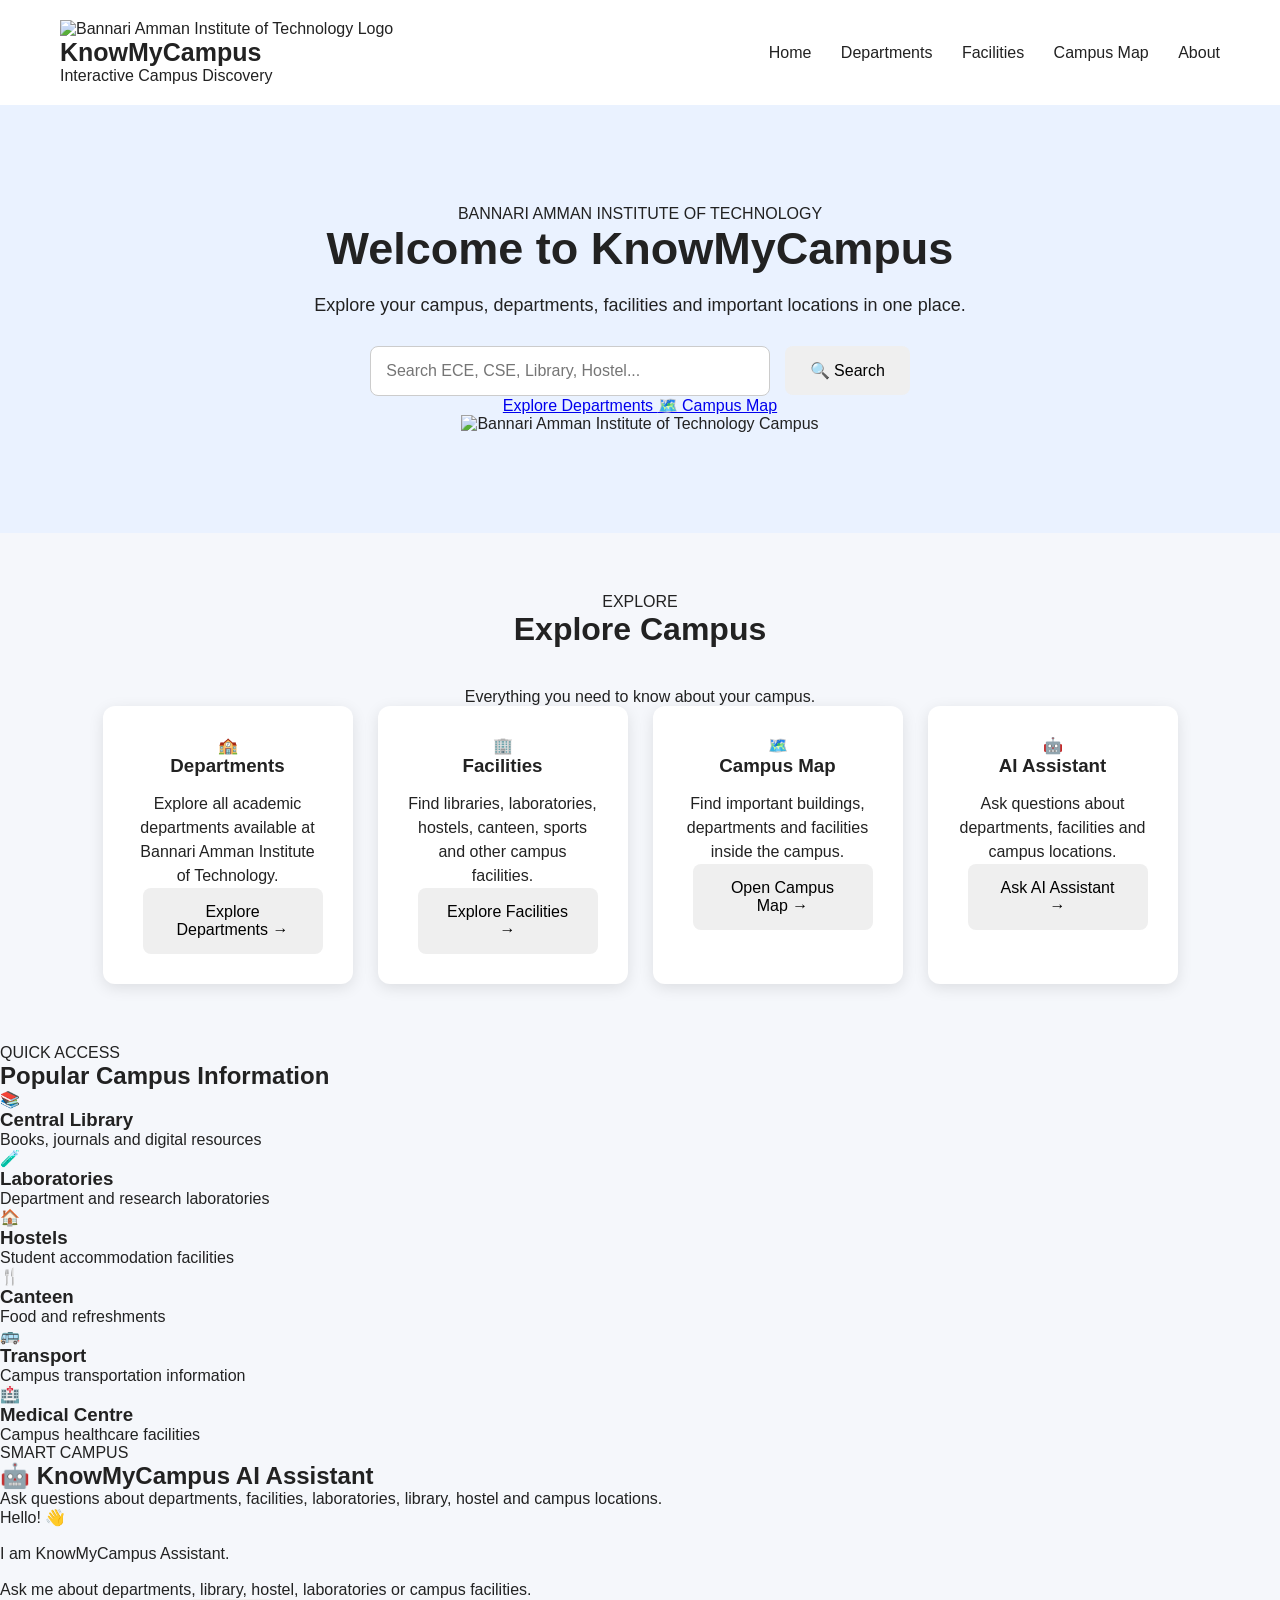
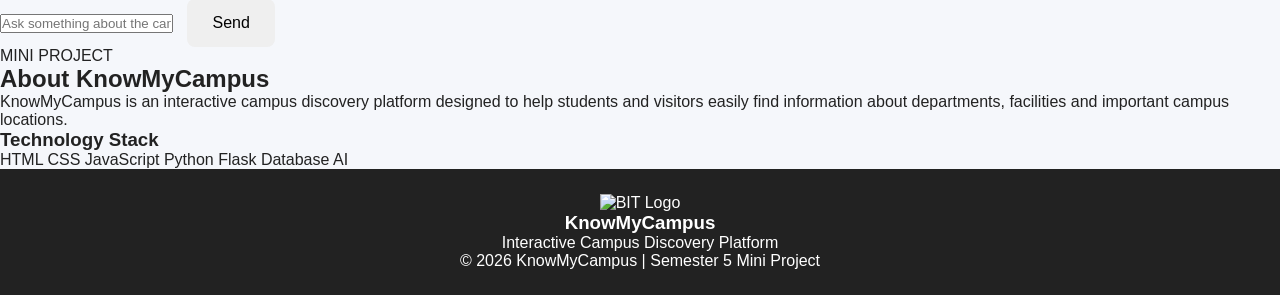
==== index.html @ 2da8f261 "Add files via upload" ====
<!DOCTYPE html>
<html lang="en">

<head>

    <meta charset="UTF-8">

    <meta name="viewport"
          content="width=device-width, initial-scale=1.0">

    <title>KnowMyCampus | Bannari Amman Institute of Technology</title>

    <link rel="stylesheet" href="style.css">

</head>


<body>


<!-- =====================================================
     NAVIGATION BAR
===================================================== -->

<nav>

    <div class="logo-area">

        <img src="assets/bait-logo.png"
             alt="Bannari Amman Institute of Technology Logo">

        <div>

            <h2>KnowMyCampus</h2>

            <p>Interactive Campus Discovery</p>

        </div>

    </div>


    <div class="nav-links">

        <a href="index.html">Home</a>

        <a href="departments.html">
            Departments
        </a>

        <a href="facilities.html">
            Facilities
        </a>

        <a href="campus-map.html">
            Campus Map
        </a>

        <a href="about.html">
            About
        </a>

    </div>

</nav>



<!-- =====================================================
     HERO SECTION
===================================================== -->

<section class="hero">


    <div class="hero-content">


        <span class="welcome">
            BANNARI AMMAN INSTITUTE OF TECHNOLOGY
        </span>


        <h1>
            Welcome to
            <span>KnowMyCampus</span>
        </h1>


        <p>

            Explore your campus, departments,
            facilities and important locations
            in one place.

        </p>



        <!-- SEARCH -->

        <div class="search-box">

            <input
                type="text"
                id="searchBox"
                placeholder="Search ECE, CSE, Library, Hostel..."
            >


            <button onclick="searchCampus()">

                🔍 Search

            </button>

        </div>


        <!-- SEARCH RESULT -->

        <div id="searchResult"
             class="search-result">

        </div>



        <!-- QUICK BUTTONS -->

        <div class="hero-buttons">

            <a href="departments.html"
               class="primary-button">

                Explore Departments

            </a>


            <a href="campus-map.html"
               class="secondary-button">

                🗺️ Campus Map

            </a>

        </div>


    </div>



    <!-- CAMPUS IMAGE -->

    <div class="hero-image">

        <img src="assets/campus-gate.png"
             alt="Bannari Amman Institute of Technology Campus">

    </div>


</section>



<!-- =====================================================
     EXPLORE CAMPUS
===================================================== -->

<section class="features"
         id="explore">


    <div class="section-title">

        <span>EXPLORE</span>

        <h2>Explore Campus</h2>

        <p>
            Everything you need to know about your campus.
        </p>

    </div>



    <div class="cards">


        <!-- DEPARTMENTS -->

        <div class="card">

            <div class="card-icon">
                🏫
            </div>


            <h3>
                Departments
            </h3>


            <p>
                Explore all academic departments
                available at Bannari Amman Institute
                of Technology.
            </p>


            <a href="departments.html">

                <button>
                    Explore Departments →
                </button>

            </a>

        </div>



        <!-- FACILITIES -->

        <div class="card">

            <div class="card-icon">
                🏢
            </div>


            <h3>
                Facilities
            </h3>


            <p>
                Find libraries, laboratories,
                hostels, canteen, sports and
                other campus facilities.
            </p>


            <a href="facilities.html">

                <button>
                    Explore Facilities →
                </button>

            </a>

        </div>



        <!-- CAMPUS MAP -->

        <div class="card">

            <div class="card-icon">
                🗺️
            </div>


            <h3>
                Campus Map
            </h3>


            <p>
                Find important buildings,
                departments and facilities
                inside the campus.
            </p>


            <a href="campus-map.html">

                <button>
                    Open Campus Map →
                </button>

            </a>

        </div>



        <!-- AI ASSISTANT -->

        <div class="card">

            <div class="card-icon">
                🤖
            </div>


            <h3>
                AI Assistant
            </h3>


            <p>
                Ask questions about departments,
                facilities and campus locations.
            </p>


            <a href="#assistant">

                <button>
                    Ask AI Assistant →
                </button>

            </a>

        </div>


    </div>

</section>



<!-- =====================================================
     POPULAR INFORMATION
===================================================== -->

<section class="popular">


    <div class="section-title">

        <span>QUICK ACCESS</span>

        <h2>Popular Campus Information</h2>

    </div>



    <div class="popular-grid">


        <div class="popular-item">

            <span>📚</span>

            <div>

                <h3>Central Library</h3>

                <p>
                    Books, journals and digital resources
                </p>

            </div>

        </div>



        <div class="popular-item">

            <span>🧪</span>

            <div>

                <h3>Laboratories</h3>

                <p>
                    Department and research laboratories
                </p>

            </div>

        </div>



        <div class="popular-item">

            <span>🏠</span>

            <div>

                <h3>Hostels</h3>

                <p>
                    Student accommodation facilities
                </p>

            </div>

        </div>



        <div class="popular-item">

            <span>🍴</span>

            <div>

                <h3>Canteen</h3>

                <p>
                    Food and refreshments
                </p>

            </div>

        </div>



        <div class="popular-item">

            <span>🚌</span>

            <div>

                <h3>Transport</h3>

                <p>
                    Campus transportation information
                </p>

            </div>

        </div>



        <div class="popular-item">

            <span>🏥</span>

            <div>

                <h3>Medical Centre</h3>

                <p>
                    Campus healthcare facilities
                </p>

            </div>

        </div>


    </div>

</section>



<!-- =====================================================
     AI ASSISTANT
===================================================== -->

<section class="assistant"
         id="assistant">


    <div class="assistant-content">


        <span>SMART CAMPUS</span>


        <h2>
            🤖 KnowMyCampus AI Assistant
        </h2>


        <p>

            Ask questions about departments,
            facilities, laboratories, library,
            hostel and campus locations.

        </p>


    </div>



    <div class="chat-box">


        <div id="chatMessages"
             class="chat-messages">


            <div class="bot-message">

                Hello! 👋

                <br><br>

                I am KnowMyCampus Assistant.

                <br><br>

                Ask me about departments,
                library, hostel, laboratories
                or campus facilities.

            </div>


        </div>



        <div class="chat-input">


            <input
                type="text"
                id="chatInput"
                placeholder="Ask something about the campus..."
            >


            <button onclick="askAssistant()">

                Send

            </button>


        </div>


    </div>


</section>



<!-- =====================================================
     ABOUT PROJECT
===================================================== -->

<section class="about">


    <div>

        <span>MINI PROJECT</span>


        <h2>
            About KnowMyCampus
        </h2>


        <p>

            KnowMyCampus is an interactive campus
            discovery platform designed to help
            students and visitors easily find
            information about departments,
            facilities and important campus locations.

        </p>

    </div>


    <div class="technology-box">

        <h3>
            Technology Stack
        </h3>


        <div class="technology">

            <span>HTML</span>

            <span>CSS</span>

            <span>JavaScript</span>

            <span>Python</span>

            <span>Flask</span>

            <span>Database</span>

            <span>AI</span>

        </div>

    </div>


</section>



<!-- =====================================================
     FOOTER
===================================================== -->

<footer>


    <img src="assets/BIT logo.png"
         alt="BIT Logo">


    <h3>
        KnowMyCampus
    </h3>


    <p>
        Interactive Campus Discovery Platform
    </p>


    <p>
        © 2026 KnowMyCampus | Semester 5 Mini Project
    </p>


</footer>



<!-- JAVASCRIPT -->

<script src="script.js"></script>


</body>

</html>
---- style.css ----
* {
    margin: 0;
    padding: 0;
    box-sizing: border-box;
}

body {
    font-family: Arial, sans-serif;
    background: #f5f7fb;
    color: #222;
}

/* Navigation */

nav {
    display: flex;
    justify-content: space-between;
    align-items: center;
    padding: 20px 60px;
    background: white;
}

nav h2 {
    font-size: 25px;
}

nav a {
    text-decoration: none;
    margin-left: 25px;
    color: #222;
}

/* Hero Section */

.hero {
    text-align: center;
    padding: 100px 20px;
    background: #eaf2ff;
}

.hero h1 {
    font-size: 45px;
    margin-bottom: 20px;
}

.hero p {
    font-size: 18px;
    margin-bottom: 30px;
}

#searchBox {
    width: 400px;
    padding: 15px;
    border: 1px solid #ccc;
    border-radius: 8px;
    font-size: 16px;
}

button {
    padding: 15px 25px;
    margin-left: 10px;
    border: none;
    border-radius: 8px;
    cursor: pointer;
    font-size: 16px;
}

/* Features */

.features {
    padding: 60px;
    text-align: center;
}

.features h2 {
    font-size: 32px;
    margin-bottom: 40px;
}

.cards {
    display: flex;
    justify-content: center;
    gap: 25px;
    flex-wrap: wrap;
}

.card {
    background: white;
    width: 250px;
    padding: 30px;
    border-radius: 12px;
    box-shadow: 0 4px 15px rgba(0,0,0,0.1);
}

.card h3 {
    margin-bottom: 15px;
}

.card p {
    line-height: 1.5;
}

/* Footer */

footer {
    text-align: center;
    padding: 25px;
    background: #222;
    color: white;
}
/* ================= FACILITIES HEADER ================= */

.facility-header {

    text-align: center;

    padding: 70px 20px;

    background: #eaf2ff;

}

.facility-header h1 {

    font-size: 45px;

    margin-bottom: 15px;

}

.facility-header p {

    font-size: 18px;

    color: #555;

    max-width: 700px;

    margin: auto;

}


/* ================= FACILITY CARDS ================= */

.card {

    transition: 0.3s;

}

.card:hover {

    transform: translateY(-8px);

    box-shadow: 0 10px 25px rgba(0,0,0,0.15);

}

.card h2 {

    font-size: 21px;

    margin-bottom: 10px;

}

.card button {

    cursor: pointer;

}
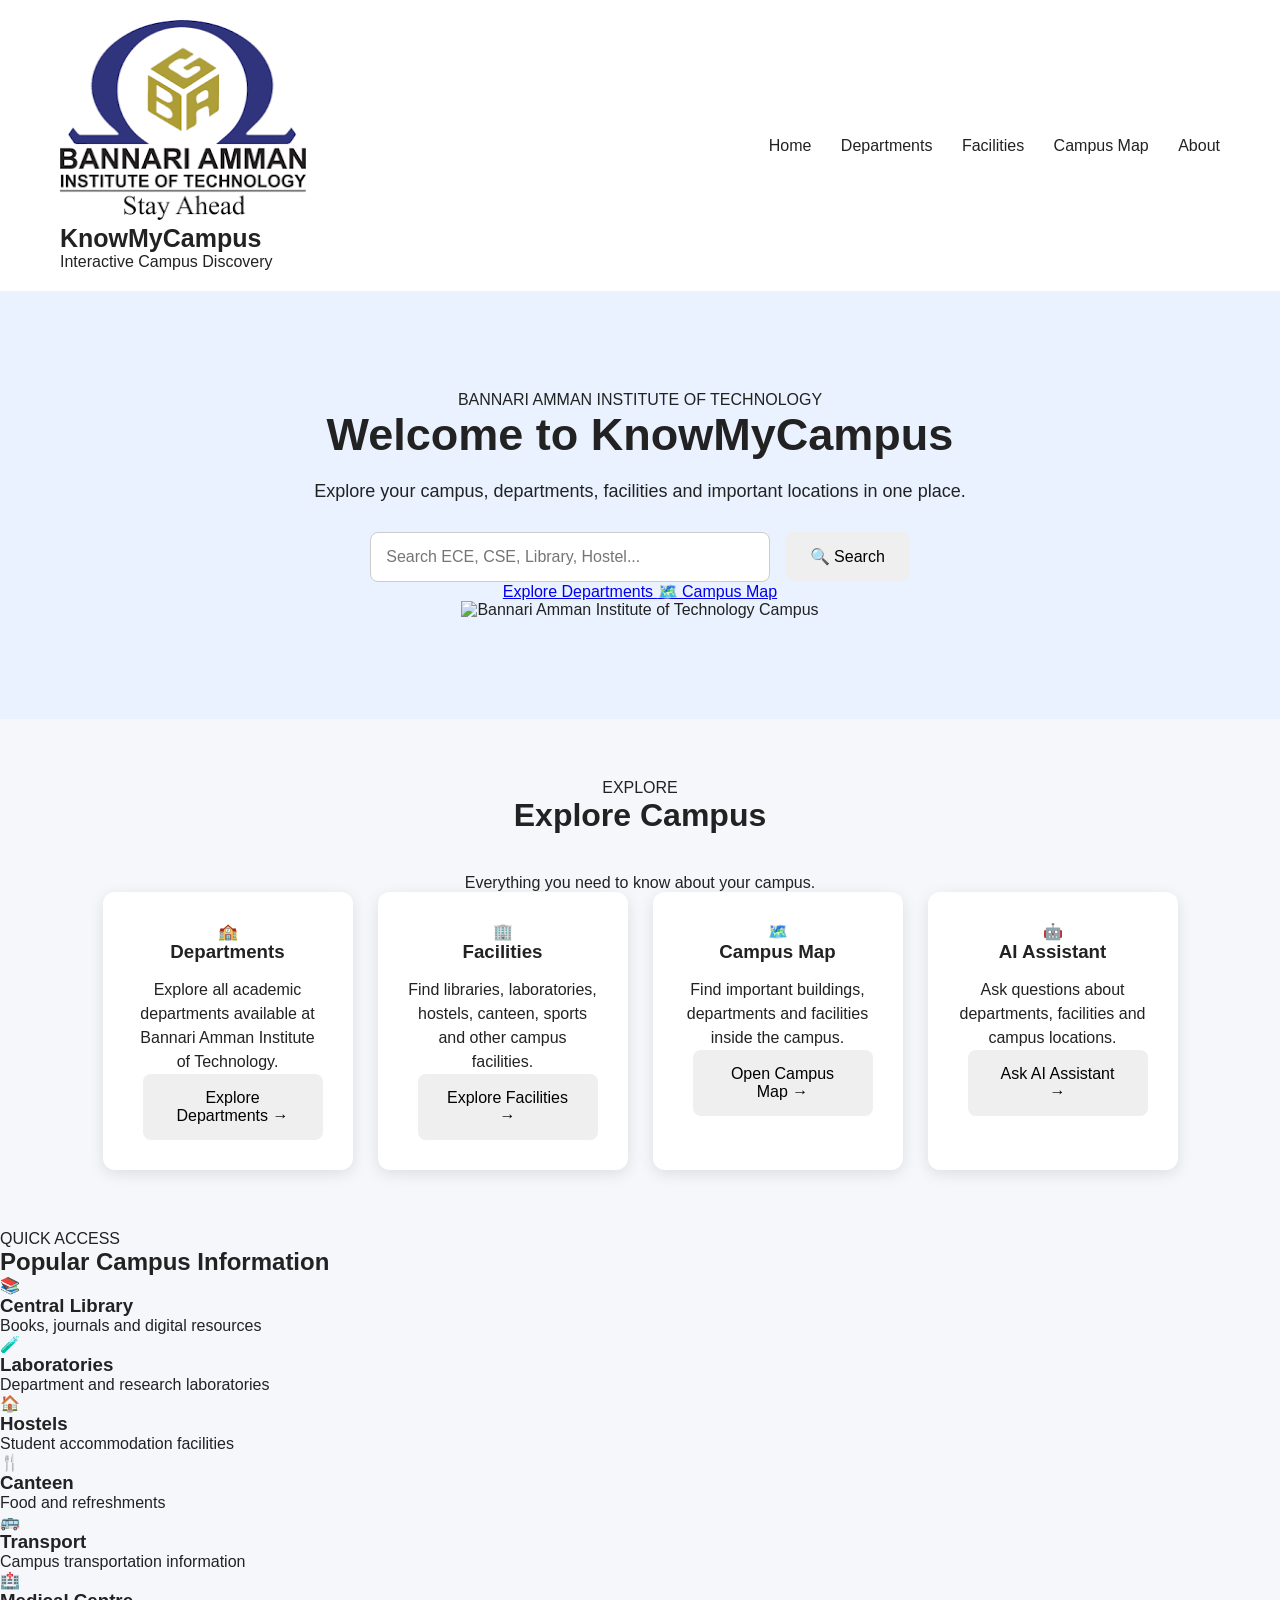
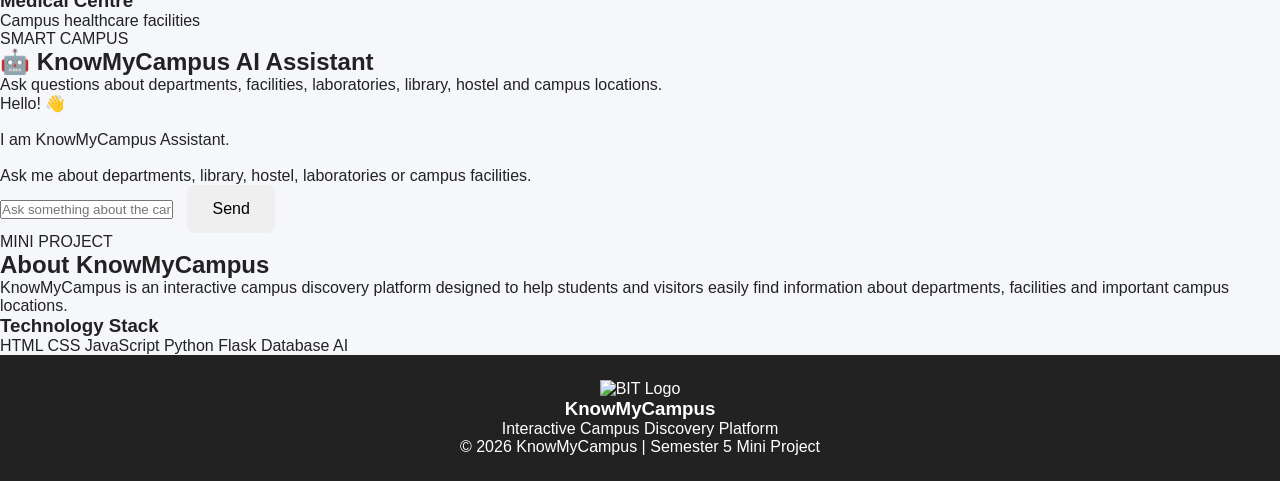
==== commit 9337e3ed: "Update index.html" ====
--- a/index.html
+++ b/index.html
@@ -26,7 +26,7 @@
 
     <div class="logo-area">
 
-        <img src="assets/bait-logo.png"
+        <img src="bait-logo.png"
              alt="Bannari Amman Institute of Technology Logo">
 
         <div>
@@ -646,4 +646,4 @@
 
 </body>
 
-</html>+</html>
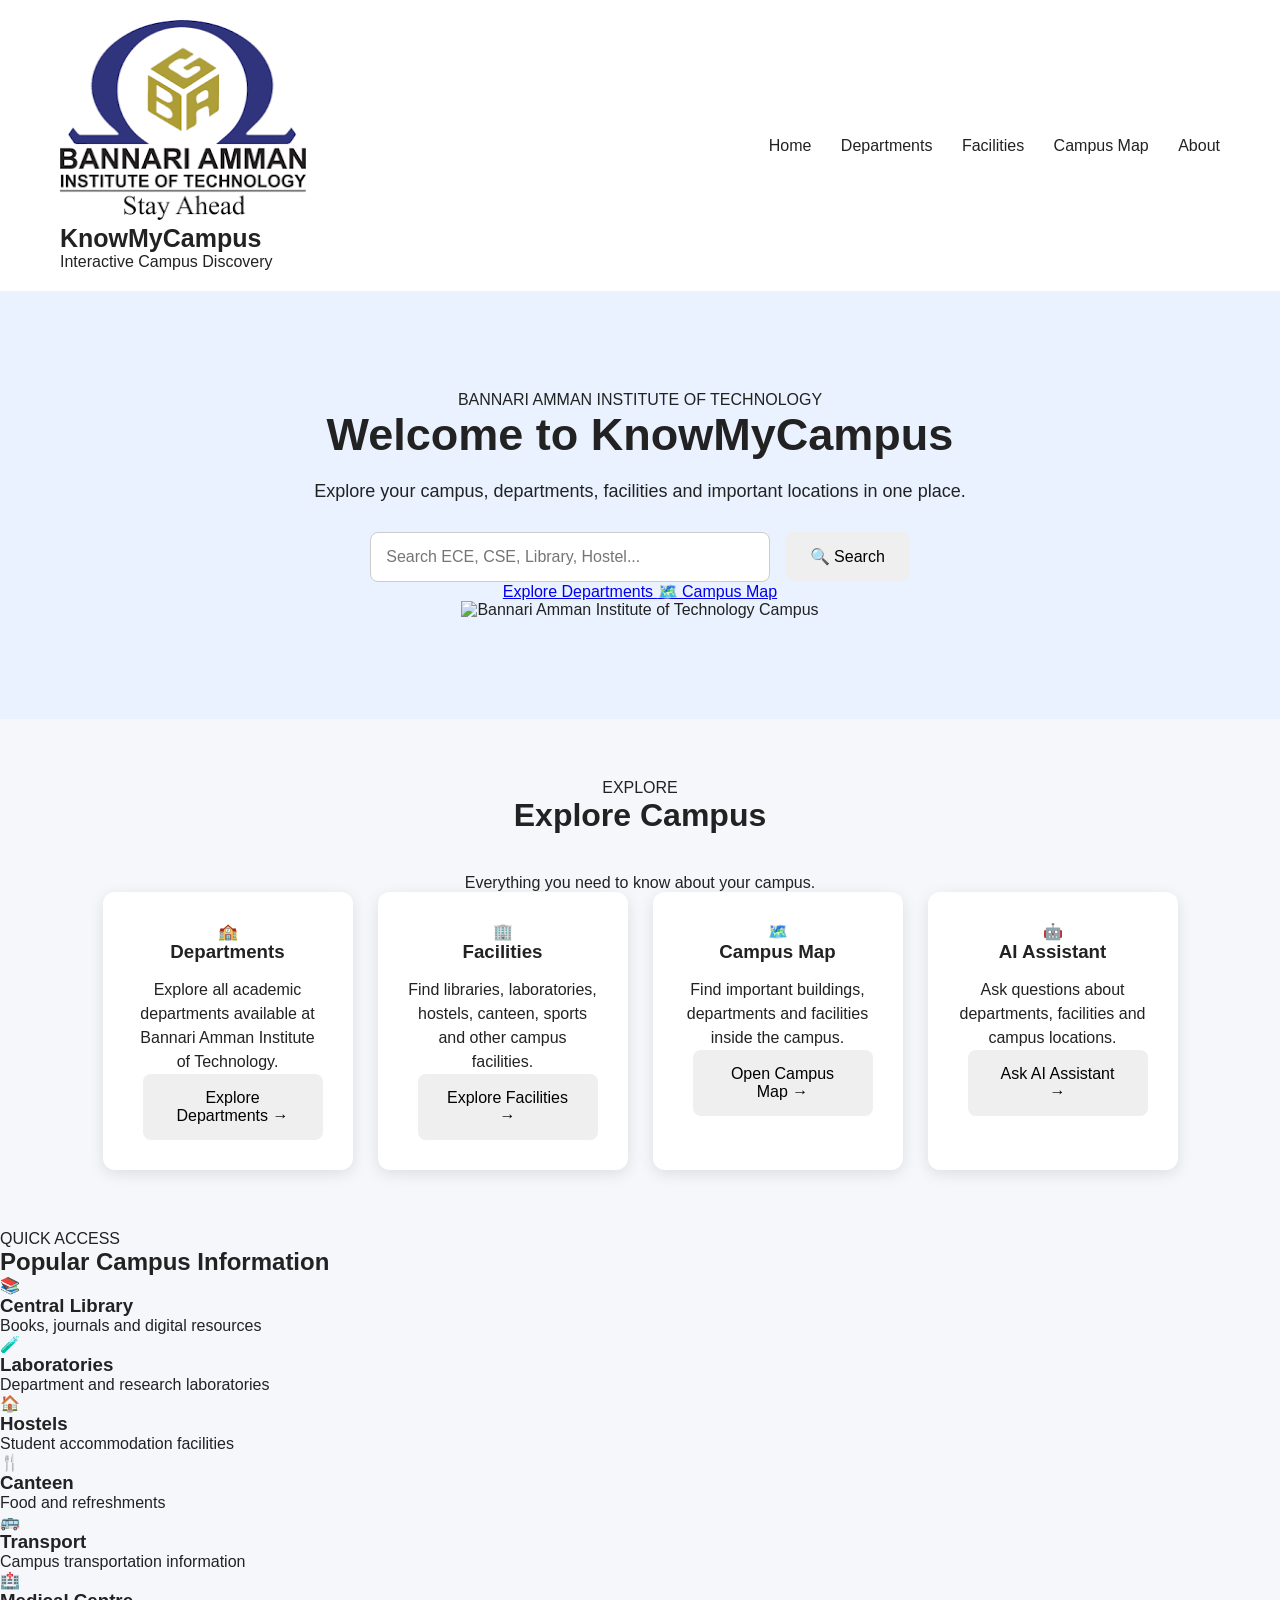
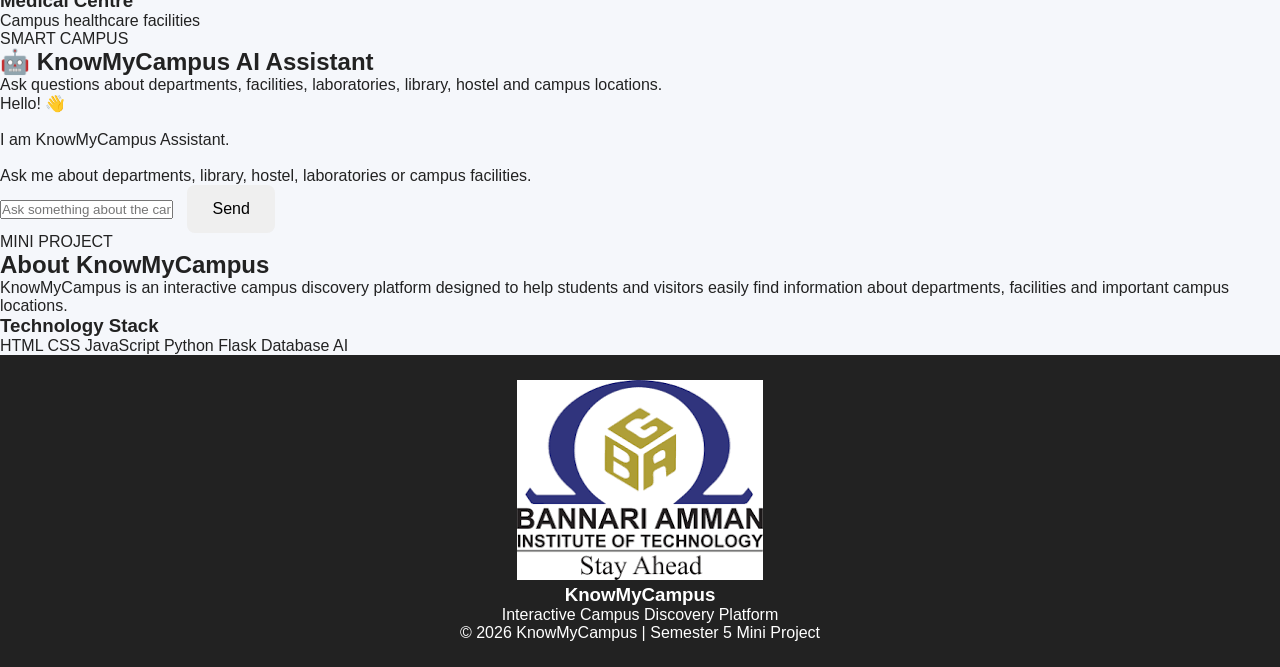
==== commit 7ff9ac08: "Update index.html" ====
--- a/index.html
+++ b/index.html
@@ -614,27 +614,13 @@
 ===================================================== -->
 
 <footer>
-
-
-    <img src="assets/BIT logo.png"
-         alt="BIT Logo">
-
-
-    <h3>
-        KnowMyCampus
-    </h3>
-
-
-    <p>
-        Interactive Campus Discovery Platform
-    </p>
-
-
-    <p>
-        © 2026 KnowMyCampus | Semester 5 Mini Project
-    </p>
-
-
+    <img src="bait-logo.png" alt="BIT Logo">
+
+    <h3>KnowMyCampus</h3>
+
+    <p>Interactive Campus Discovery Platform</p>
+
+    <p>© 2026 KnowMyCampus | Semester 5 Mini Project</p>
 </footer>
 
 
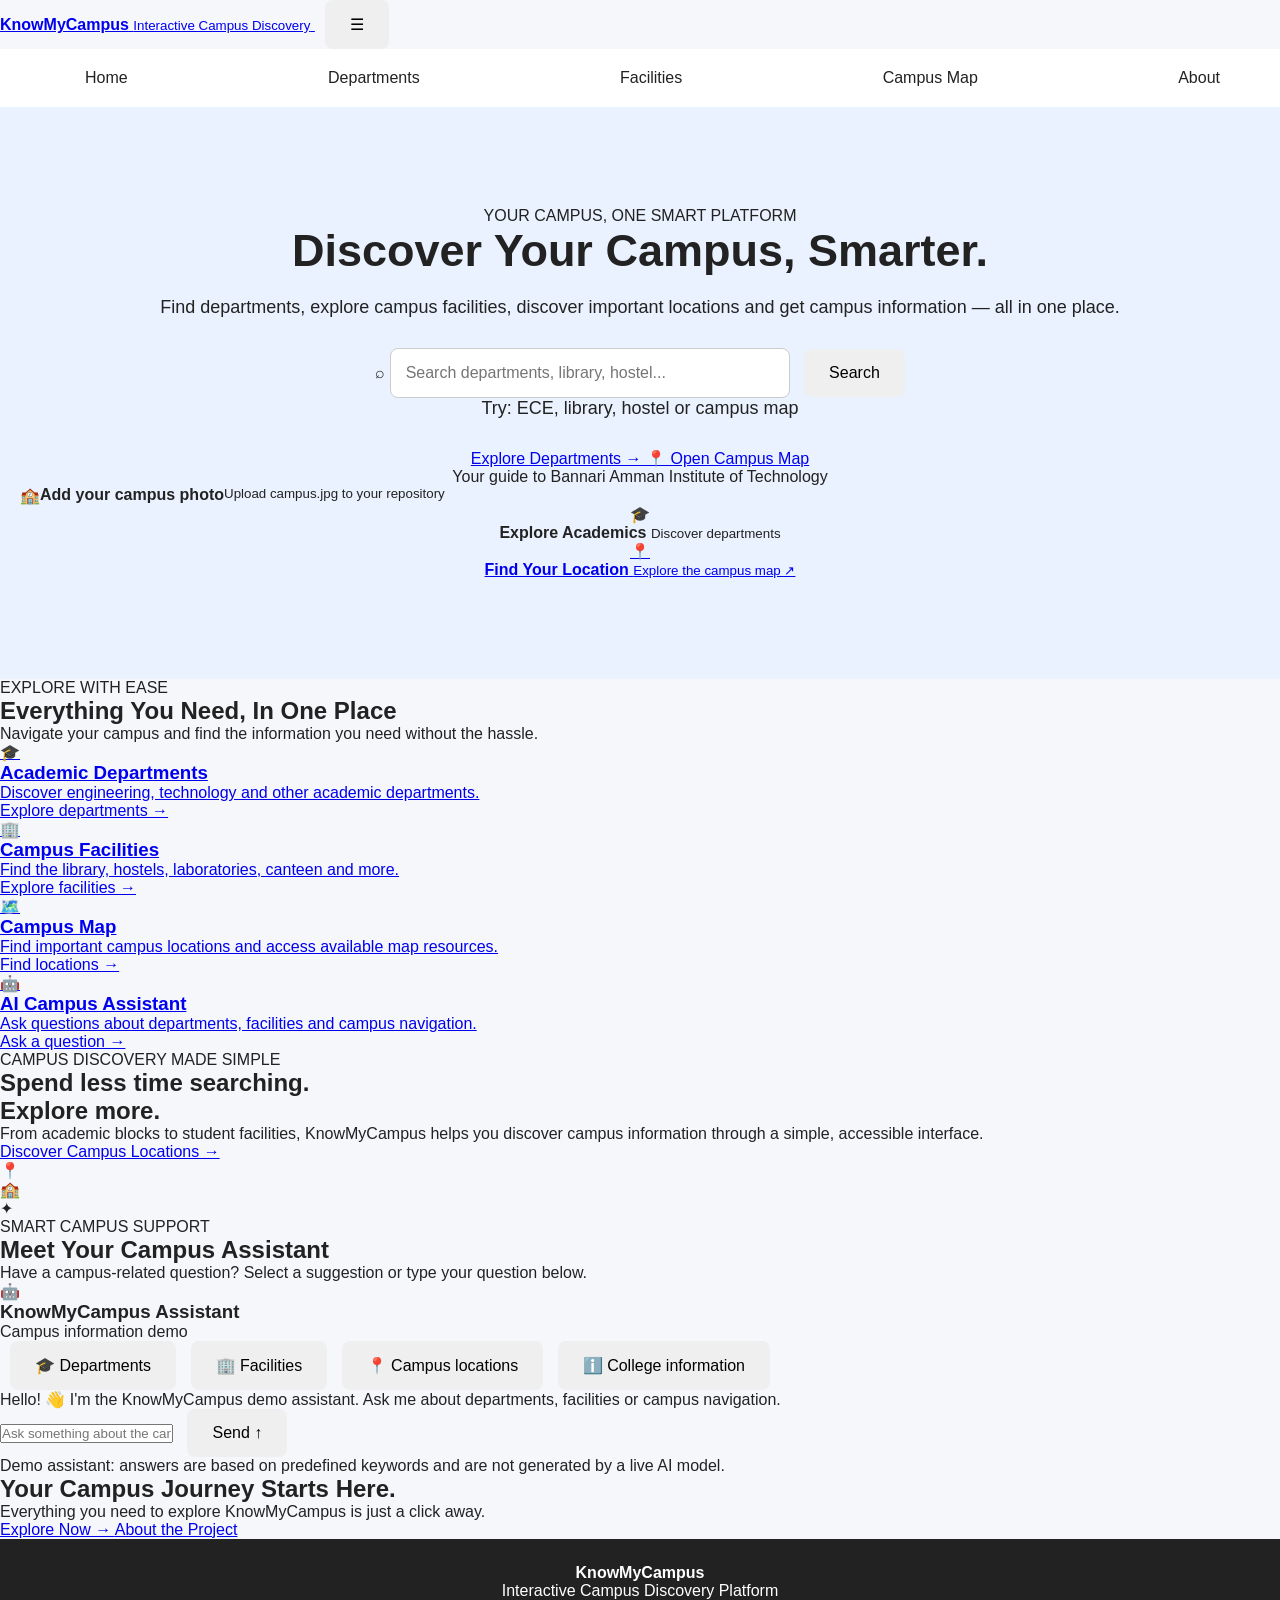
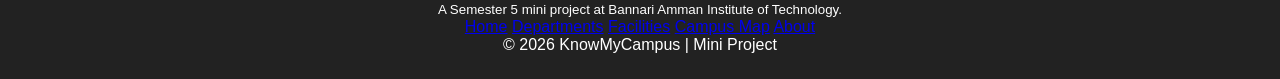
==== commit 441377e5: "Update index.html" ====
--- a/index.html
+++ b/index.html
@@ -1,635 +1,458 @@
+
 <!DOCTYPE html>
 <html lang="en">
-
 <head>
-
     <meta charset="UTF-8">
-
-    <meta name="viewport"
-          content="width=device-width, initial-scale=1.0">
-
-    <title>KnowMyCampus | Bannari Amman Institute of Technology</title>
+    <meta name="viewport" content="width=device-width, initial-scale=1.0">
+
+    <title>KnowMyCampus | Interactive Campus Discovery</title>
+    <meta name="description" content="Explore Bannari Amman Institute of Technology departments, facilities, campus locations and campus information.">
 
     <link rel="stylesheet" href="style.css">
-
 </head>
 
-
 <body>
 
-
-<!-- =====================================================
-     NAVIGATION BAR
-===================================================== -->
-
-<nav>
-
-    <div class="logo-area">
-
-        <img src="bait-logo.png"
-             alt="Bannari Amman Institute of Technology Logo">
-
-        <div>
-
-            <h2>KnowMyCampus</h2>
-
-            <p>Interactive Campus Discovery</p>
-
-        </div>
-
-    </div>
-
-
-    <div class="nav-links">
-
-        <a href="index.html">Home</a>
-
-        <a href="departments.html">
-            Departments
-        </a>
-
-        <a href="facilities.html">
-            Facilities
-        </a>
-
-        <a href="campus-map.html">
-            Campus Map
-        </a>
-
-        <a href="about.html">
-            About
-        </a>
-
-    </div>
-
-</nav>
-
-
-
-<!-- =====================================================
-     HERO SECTION
-===================================================== -->
-
+<!-- NAVIGATION -->
+<header class="site-header">
+    <a class="brand" href="index.html" aria-label="KnowMyCampus Home">
+        <img src="assets/bait-logo.png"
+             alt="Bannari Amman Institute of Technology Logo"
+             class="brand-logo"
+             onerror="this.style.display='none'">
+
+        <span class="brand-text">
+            <strong>KnowMyCampus</strong>
+            <small>Interactive Campus Discovery</small>
+        </span>
+    </a>
+
+    <button class="menu-toggle" id="menuToggle"
+            aria-label="Toggle navigation"
+            aria-expanded="false">
+        ☰
+    </button>
+
+    <nav class="main-nav" id="mainNav">
+        <a class="active" href="index.html">Home</a>
+        <a href="departments.html">Departments</a>
+        <a href="facilities.html">Facilities</a>
+        <a href="campus-map.html">Campus Map</a>
+        <a href="about.html">About</a>
+    </nav>
+</header>
+
+<main>
+
+<!-- HERO SECTION -->
 <section class="hero">
-
-
-    <div class="hero-content">
-
-
-        <span class="welcome">
-            BANNARI AMMAN INSTITUTE OF TECHNOLOGY
-        </span>
-
-
-        <h1>
-            Welcome to
-            <span>KnowMyCampus</span>
-        </h1>
-
-
+    <div class="hero-inner">
+
+        <div class="hero-content">
+            <span class="eyebrow">
+                YOUR CAMPUS, ONE SMART PLATFORM
+            </span>
+
+            <h1>
+                Discover Your Campus,
+                <span>Smarter.</span>
+            </h1>
+
+            <p class="hero-description">
+                Find departments, explore campus facilities,
+                discover important locations and get campus
+                information — all in one place.
+            </p>
+
+            <form class="search-form" id="campusSearchForm">
+                <span class="search-icon">⌕</span>
+
+                <input type="search"
+                       id="searchBox"
+                       placeholder="Search departments, library, hostel..."
+                       aria-label="Search campus">
+
+                <button type="submit" class="btn btn-primary">
+                    Search
+                </button>
+            </form>
+
+            <p class="search-hint">
+                Try: ECE, library, hostel or campus map
+            </p>
+
+            <div class="hero-actions">
+                <a href="departments.html" class="btn btn-primary">
+                    Explore Departments →
+                </a>
+
+                <a href="campus-map.html" class="btn btn-outline">
+                    <span>📍</span> Open Campus Map
+                </a>
+            </div>
+
+            <div class="hero-note">
+                <span class="status-dot"></span>
+                Your guide to Bannari Amman Institute of Technology
+            </div>
+        </div>
+
+        <div class="hero-visual">
+            <div class="campus-image-frame">
+                <img src="assets/campus.jpg"
+                     alt="Bannari Amman Institute of Technology campus"
+                     class="campus-hero-image"
+                     loading="eager"
+                     onerror="this.style.display='none';this.nextElementSibling.style.display='flex'">
+
+                <div class="image-placeholder" style="display:none">
+                    <span>🏫</span>
+                    <strong>Add your campus photo</strong>
+                    <small>Upload campus.jpg to your repository</small>
+                </div>
+            </div>
+
+            <div class="floating-card floating-card-top">
+                <span class="floating-icon">🎓</span>
+                <div>
+                    <strong>Explore Academics</strong>
+                    <small>Discover departments</small>
+                </div>
+            </div>
+
+            <a href="campus-map.html"
+               class="floating-card floating-card-bottom">
+                <span class="floating-icon">📍</span>
+                <div>
+                    <strong>Find Your Location</strong>
+                    <small>Explore the campus map ↗</small>
+                </div>
+            </a>
+
+            <div class="decorative-circle"></div>
+        </div>
+
+    </div>
+</section>
+
+<!-- EXPLORE CAMPUS -->
+<section class="section explore-section" id="explore">
+    <div class="section-heading">
+        <span class="eyebrow">EXPLORE WITH EASE</span>
+        <h2>Everything You Need, <span>In One Place</span></h2>
         <p>
-
-            Explore your campus, departments,
-            facilities and important locations
-            in one place.
-
+            Navigate your campus and find the information
+            you need without the hassle.
         </p>
-
-
-
-        <!-- SEARCH -->
-
-        <div class="search-box">
-
-            <input
-                type="text"
-                id="searchBox"
-                placeholder="Search ECE, CSE, Library, Hostel..."
-            >
-
-
-            <button onclick="searchCampus()">
-
-                🔍 Search
-
+    </div>
+
+    <div class="feature-grid">
+
+        <a class="feature-card" href="departments.html">
+            <div class="feature-icon icon-blue">🎓</div>
+            <h3>Academic Departments</h3>
+            <p>
+                Discover engineering, technology and other
+                academic departments.
+            </p>
+            <span class="card-link">Explore departments →</span>
+        </a>
+
+        <a class="feature-card" href="facilities.html">
+            <div class="feature-icon icon-purple">🏢</div>
+            <h3>Campus Facilities</h3>
+            <p>
+                Find the library, hostels, laboratories,
+                canteen and more.
+            </p>
+            <span class="card-link">Explore facilities →</span>
+        </a>
+
+        <a class="feature-card" href="campus-map.html">
+            <div class="feature-icon icon-green">🗺️</div>
+            <h3>Campus Map</h3>
+            <p>
+                Find important campus locations and
+                access available map resources.
+            </p>
+            <span class="card-link">Find locations →</span>
+        </a>
+
+        <a class="feature-card" href="#ai-assistant">
+            <div class="feature-icon icon-orange">🤖</div>
+            <h3>AI Campus Assistant</h3>
+            <p>
+                Ask questions about departments, facilities
+                and campus navigation.
+            </p>
+            <span class="card-link">Ask a question →</span>
+        </a>
+
+    </div>
+</section>
+
+<!-- CAMPUS DISCOVERY BANNER -->
+<section class="discovery-section">
+    <div class="discovery-content">
+        <span class="eyebrow">CAMPUS DISCOVERY MADE SIMPLE</span>
+        <h2>Spend less time searching.<br>Explore more.</h2>
+        <p>
+            From academic blocks to student facilities,
+            KnowMyCampus helps you discover campus information
+            through a simple, accessible interface.
+        </p>
+
+        <a href="campus-map.html" class="btn btn-white">
+            Discover Campus Locations →
+        </a>
+    </div>
+
+    <div class="discovery-art" aria-hidden="true">
+        <div class="art-circle">
+            <span>📍</span>
+        </div>
+        <div class="art-building">🏫</div>
+        <div class="art-sparkle">✦</div>
+    </div>
+</section>
+
+<!-- AI ASSISTANT -->
+<section class="section assistant-section" id="ai-assistant">
+    <div class="section-heading">
+        <span class="eyebrow">SMART CAMPUS SUPPORT</span>
+        <h2>Meet Your <span>Campus Assistant</span></h2>
+        <p>
+            Have a campus-related question? Select a suggestion
+            or type your question below.
+        </p>
+    </div>
+
+    <div class="assistant-panel">
+        <div class="assistant-header">
+            <div class="assistant-avatar">🤖</div>
+            <div>
+                <h3>KnowMyCampus Assistant</h3>
+                <p><span class="status-dot"></span> Campus information demo</p>
+            </div>
+        </div>
+
+        <div class="suggestion-list">
+            <button type="button" class="suggestion"
+                    data-question="Where can I find departments?">
+                🎓 Departments
             </button>
 
-        </div>
-
-
-        <!-- SEARCH RESULT -->
-
-        <div id="searchResult"
-             class="search-result">
-
-        </div>
-
-
-
-        <!-- QUICK BUTTONS -->
-
-        <div class="hero-buttons">
-
-            <a href="departments.html"
-               class="primary-button">
-
-                Explore Departments
-
-            </a>
-
-
-            <a href="campus-map.html"
-               class="secondary-button">
-
-                🗺️ Campus Map
-
-            </a>
-
-        </div>
-
-
-    </div>
-
-
-
-    <!-- CAMPUS IMAGE -->
-
-    <div class="hero-image">
-
-        <img src="assets/campus-gate.png"
-             alt="Bannari Amman Institute of Technology Campus">
-
-    </div>
-
-
+            <button type="button" class="suggestion"
+                    data-question="What campus facilities are available?">
+                🏢 Facilities
+            </button>
+
+            <button type="button" class="suggestion"
+                    data-question="How can I find campus locations?">
+                📍 Campus locations
+            </button>
+
+            <button type="button" class="suggestion"
+                    data-question="How do I contact the college?">
+                ℹ️ College information
+            </button>
+        </div>
+
+        <div class="chat-messages" id="chatMessages"
+             aria-live="polite">
+            <div class="chat-bubble bot-message">
+                Hello! 👋 I'm the KnowMyCampus demo assistant.
+                Ask me about departments, facilities or campus
+                navigation.
+            </div>
+        </div>
+
+        <form class="assistant-form" id="assistantForm">
+            <input type="text" id="assistantInput"
+                   placeholder="Ask something about the campus..."
+                   aria-label="Ask the campus assistant"
+                   required>
+
+            <button type="submit" class="btn btn-primary">
+                Send ↑
+            </button>
+        </form>
+
+        <p class="assistant-disclaimer">
+            Demo assistant: answers are based on predefined
+            keywords and are not generated by a live AI model.
+        </p>
+    </div>
 </section>
 
-
-
-<!-- =====================================================
-     EXPLORE CAMPUS
-===================================================== -->
-
-<section class="features"
-         id="explore">
-
-
-    <div class="section-title">
-
-        <span>EXPLORE</span>
-
-        <h2>Explore Campus</h2>
-
-        <p>
-            Everything you need to know about your campus.
-        </p>
-
-    </div>
-
-
-
-    <div class="cards">
-
-
-        <!-- DEPARTMENTS -->
-
-        <div class="card">
-
-            <div class="card-icon">
-                🏫
-            </div>
-
-
-            <h3>
-                Departments
-            </h3>
-
-
-            <p>
-                Explore all academic departments
-                available at Bannari Amman Institute
-                of Technology.
-            </p>
-
-
-            <a href="departments.html">
-
-                <button>
-                    Explore Departments →
-                </button>
-
-            </a>
-
-        </div>
-
-
-
-        <!-- FACILITIES -->
-
-        <div class="card">
-
-            <div class="card-icon">
-                🏢
-            </div>
-
-
-            <h3>
-                Facilities
-            </h3>
-
-
-            <p>
-                Find libraries, laboratories,
-                hostels, canteen, sports and
-                other campus facilities.
-            </p>
-
-
-            <a href="facilities.html">
-
-                <button>
-                    Explore Facilities →
-                </button>
-
-            </a>
-
-        </div>
-
-
-
-        <!-- CAMPUS MAP -->
-
-        <div class="card">
-
-            <div class="card-icon">
-                🗺️
-            </div>
-
-
-            <h3>
-                Campus Map
-            </h3>
-
-
-            <p>
-                Find important buildings,
-                departments and facilities
-                inside the campus.
-            </p>
-
-
-            <a href="campus-map.html">
-
-                <button>
-                    Open Campus Map →
-                </button>
-
-            </a>
-
-        </div>
-
-
-
-        <!-- AI ASSISTANT -->
-
-        <div class="card">
-
-            <div class="card-icon">
-                🤖
-            </div>
-
-
-            <h3>
-                AI Assistant
-            </h3>
-
-
-            <p>
-                Ask questions about departments,
-                facilities and campus locations.
-            </p>
-
-
-            <a href="#assistant">
-
-                <button>
-                    Ask AI Assistant →
-                </button>
-
-            </a>
-
-        </div>
-
-
-    </div>
-
+<!-- CALL TO ACTION -->
+<section class="closing-section">
+    <h2>Your Campus Journey Starts Here.</h2>
+    <p>Everything you need to explore KnowMyCampus is just a click away.</p>
+
+    <div class="closing-actions">
+        <a href="departments.html" class="btn btn-primary">
+            Explore Now →
+        </a>
+        <a href="about.html" class="btn btn-outline">
+            About the Project
+        </a>
+    </div>
 </section>
 
-
-
-<!-- =====================================================
-     POPULAR INFORMATION
-===================================================== -->
-
-<section class="popular">
-
-
-    <div class="section-title">
-
-        <span>QUICK ACCESS</span>
-
-        <h2>Popular Campus Information</h2>
-
-    </div>
-
-
-
-    <div class="popular-grid">
-
-
-        <div class="popular-item">
-
-            <span>📚</span>
-
-            <div>
-
-                <h3>Central Library</h3>
-
-                <p>
-                    Books, journals and digital resources
-                </p>
-
-            </div>
-
-        </div>
-
-
-
-        <div class="popular-item">
-
-            <span>🧪</span>
-
-            <div>
-
-                <h3>Laboratories</h3>
-
-                <p>
-                    Department and research laboratories
-                </p>
-
-            </div>
-
-        </div>
-
-
-
-        <div class="popular-item">
-
-            <span>🏠</span>
-
-            <div>
-
-                <h3>Hostels</h3>
-
-                <p>
-                    Student accommodation facilities
-                </p>
-
-            </div>
-
-        </div>
-
-
-
-        <div class="popular-item">
-
-            <span>🍴</span>
-
-            <div>
-
-                <h3>Canteen</h3>
-
-                <p>
-                    Food and refreshments
-                </p>
-
-            </div>
-
-        </div>
-
-
-
-        <div class="popular-item">
-
-            <span>🚌</span>
-
-            <div>
-
-                <h3>Transport</h3>
-
-                <p>
-                    Campus transportation information
-                </p>
-
-            </div>
-
-        </div>
-
-
-
-        <div class="popular-item">
-
-            <span>🏥</span>
-
-            <div>
-
-                <h3>Medical Centre</h3>
-
-                <p>
-                    Campus healthcare facilities
-                </p>
-
-            </div>
-
-        </div>
-
-
-    </div>
-
-</section>
-
-
-
-<!-- =====================================================
-     AI ASSISTANT
-===================================================== -->
-
-<section class="assistant"
-         id="assistant">
-
-
-    <div class="assistant-content">
-
-
-        <span>SMART CAMPUS</span>
-
-
-        <h2>
-            🤖 KnowMyCampus AI Assistant
-        </h2>
-
-
-        <p>
-
-            Ask questions about departments,
-            facilities, laboratories, library,
-            hostel and campus locations.
-
-        </p>
-
-
-    </div>
-
-
-
-    <div class="chat-box">
-
-
-        <div id="chatMessages"
-             class="chat-messages">
-
-
-            <div class="bot-message">
-
-                Hello! 👋
-
-                <br><br>
-
-                I am KnowMyCampus Assistant.
-
-                <br><br>
-
-                Ask me about departments,
-                library, hostel, laboratories
-                or campus facilities.
-
-            </div>
-
-
-        </div>
-
-
-
-        <div class="chat-input">
-
-
-            <input
-                type="text"
-                id="chatInput"
-                placeholder="Ask something about the campus..."
-            >
-
-
-            <button onclick="askAssistant()">
-
-                Send
-
-            </button>
-
-
-        </div>
-
-
-    </div>
-
-
-</section>
-
-
-
-<!-- =====================================================
-     ABOUT PROJECT
-===================================================== -->
-
-<section class="about">
-
-
-    <div>
-
-        <span>MINI PROJECT</span>
-
-
-        <h2>
-            About KnowMyCampus
-        </h2>
-
-
-        <p>
-
-            KnowMyCampus is an interactive campus
-            discovery platform designed to help
-            students and visitors easily find
-            information about departments,
-            facilities and important campus locations.
-
-        </p>
-
-    </div>
-
-
-    <div class="technology-box">
-
-        <h3>
-            Technology Stack
-        </h3>
-
-
-        <div class="technology">
-
-            <span>HTML</span>
-
-            <span>CSS</span>
-
-            <span>JavaScript</span>
-
-            <span>Python</span>
-
-            <span>Flask</span>
-
-            <span>Database</span>
-
-            <span>AI</span>
-
-        </div>
-
-    </div>
-
-
-</section>
-
-
-
-<!-- =====================================================
-     FOOTER
-===================================================== -->
-
-<footer>
-    <img src="bait-logo.png" alt="BIT Logo">
-
-    <h3>KnowMyCampus</h3>
-
-    <p>Interactive Campus Discovery Platform</p>
-
-    <p>© 2026 KnowMyCampus | Semester 5 Mini Project</p>
+</main>
+
+<!-- FOOTER -->
+<footer class="site-footer">
+    <div class="footer-inner">
+        <div class="footer-brand">
+            <strong>KnowMyCampus</strong>
+            <p>Interactive Campus Discovery Platform</p>
+            <small>
+                A Semester 5 mini project at Bannari Amman
+                Institute of Technology.
+            </small>
+        </div>
+
+        <div class="footer-links">
+            <a href="index.html">Home</a>
+            <a href="departments.html">Departments</a>
+            <a href="facilities.html">Facilities</a>
+            <a href="campus-map.html">Campus Map</a>
+            <a href="about.html">About</a>
+        </div>
+    </div>
+
+    <div class="footer-bottom">
+        <p>© 2026 KnowMyCampus | Mini Project</p>
+    </div>
 </footer>
 
-
-
-<!-- JAVASCRIPT -->
-
 <script src="script.js"></script>
 
+<script>
+/* MOBILE NAVIGATION */
+const menuToggle = document.getElementById("menuToggle");
+const mainNav = document.getElementById("mainNav");
+
+menuToggle.addEventListener("click", function () {
+    const isOpen = mainNav.classList.toggle("nav-open");
+    menuToggle.setAttribute("aria-expanded", isOpen);
+});
+
+/* CAMPUS SEARCH */
+document.getElementById("campusSearchForm")
+    .addEventListener("submit", function (event) {
+        event.preventDefault();
+
+        const query = document.getElementById("searchBox")
+            .value.trim().toLowerCase();
+
+        if (!query) {
+            document.getElementById("searchBox").focus();
+            return;
+        }
+
+        const routes = [
+            { words: ["department", "departments", "ece", "cse", "eee",
+                      "eie", "mechanical", "mechatronics", "biotechnology",
+                      "agriculture", "textile", "fashion", "food technology",
+                      "computer science", "information technology", "ai and ds"],
+              url: "departments.html" },
+
+            { words: ["facility", "facilities", "library", "hostel",
+                      "canteen", "medical", "sports", "transport",
+                      "laboratory", "laboratories", "wifi", "internet",
+                      "auditorium", "atm"],
+              url: "facilities.html" },
+
+            { words: ["map", "location", "locations", "where", "campus map"],
+              url: "campus-map.html" },
+
+            { words: ["about", "project", "knowmycampus"],
+              url: "about.html" },
+
+            { words: ["assistant", "ai", "ask", "help"],
+              url: "#ai-assistant" }
+        ];
+
+        for (const route of routes) {
+            if (route.words.some(word => query.includes(word))) {
+                window.location.href = route.url;
+                return;
+            }
+        }
+
+        alert("No exact match found. Try searching for ECE, departments, library, hostel or campus map.");
+    });
+
+/* DEMO CAMPUS ASSISTANT */
+const assistantForm = document.getElementById("assistantForm");
+const assistantInput = document.getElementById("assistantInput");
+const chatMessages = document.getElementById("chatMessages");
+
+function addChatMessage(text, sender) {
+    const message = document.createElement("div");
+    message.className = "chat-bubble " +
+        (sender === "user" ? "user-message" : "bot-message");
+    message.textContent = text;
+    chatMessages.appendChild(message);
+    chatMessages.scrollTop = chatMessages.scrollHeight;
+}
+
+function getCampusReply(question) {
+    const q = question.toLowerCase();
+
+    if (q.includes("department") || q.includes("ece") ||
+        q.includes("cse") || q.includes("engineering")) {
+        return "You can browse the available academic departments on our Departments page. Open Departments from the navigation menu.";
+    }
+
+    if (q.includes("facility") || q.includes("library") ||
+        q.includes("hostel") || q.includes("canteen") ||
+        q.includes("sports") || q.includes("medical")) {
+        return "Visit the Facilities page to explore campus services such as the library, hostels, canteen, medical centre and sports facilities.";
+    }
+
+    if (q.includes("map") || q.includes("location") ||
+        q.includes("where") || q.includes("find")) {
+        return "Open the Campus Map page to explore the campus locations and available map resources. Location navigation depends on the map integration.";
+    }
+
+    if (q.includes("contact") || q.includes("college") ||
+        q.includes("about") || q.includes("project")) {
+        return "Visit the About page to learn about the KnowMyCampus project. For official college contact details, refer to the institution's official website.";
+    }
+
+    if (q.includes("hello") || q.includes("hi") ||
+        q.includes("hey")) {
+        return "Hello! I can help you find information about departments, facilities and campus locations. What would you like to explore?";
+    }
+
+    return "I don't have a predefined answer for that question yet. Try asking about departments, facilities, the library, hostels or campus locations.";
+}
+
+function askAssistant(question) {
+    const cleanQuestion = question.trim();
+    if (!cleanQuestion) return;
+
+    addChatMessage(cleanQuestion, "user");
+    addChatMessage(getCampusReply(cleanQuestion), "bot");
+}
+
+assistantForm.addEventListener("submit", function (event) {
+    event.preventDefault();
+    askAssistant(assistantInput.value);
+    assistantInput.value = "";
+    assistantInput.focus();
+});
+
+document.querySelectorAll(".suggestion").forEach(function (button) {
+    button.addEventListener("click", function () {
+        askAssistant(button.dataset.question);
+    });
+});
+</script>
 
 </body>
-
 </html>
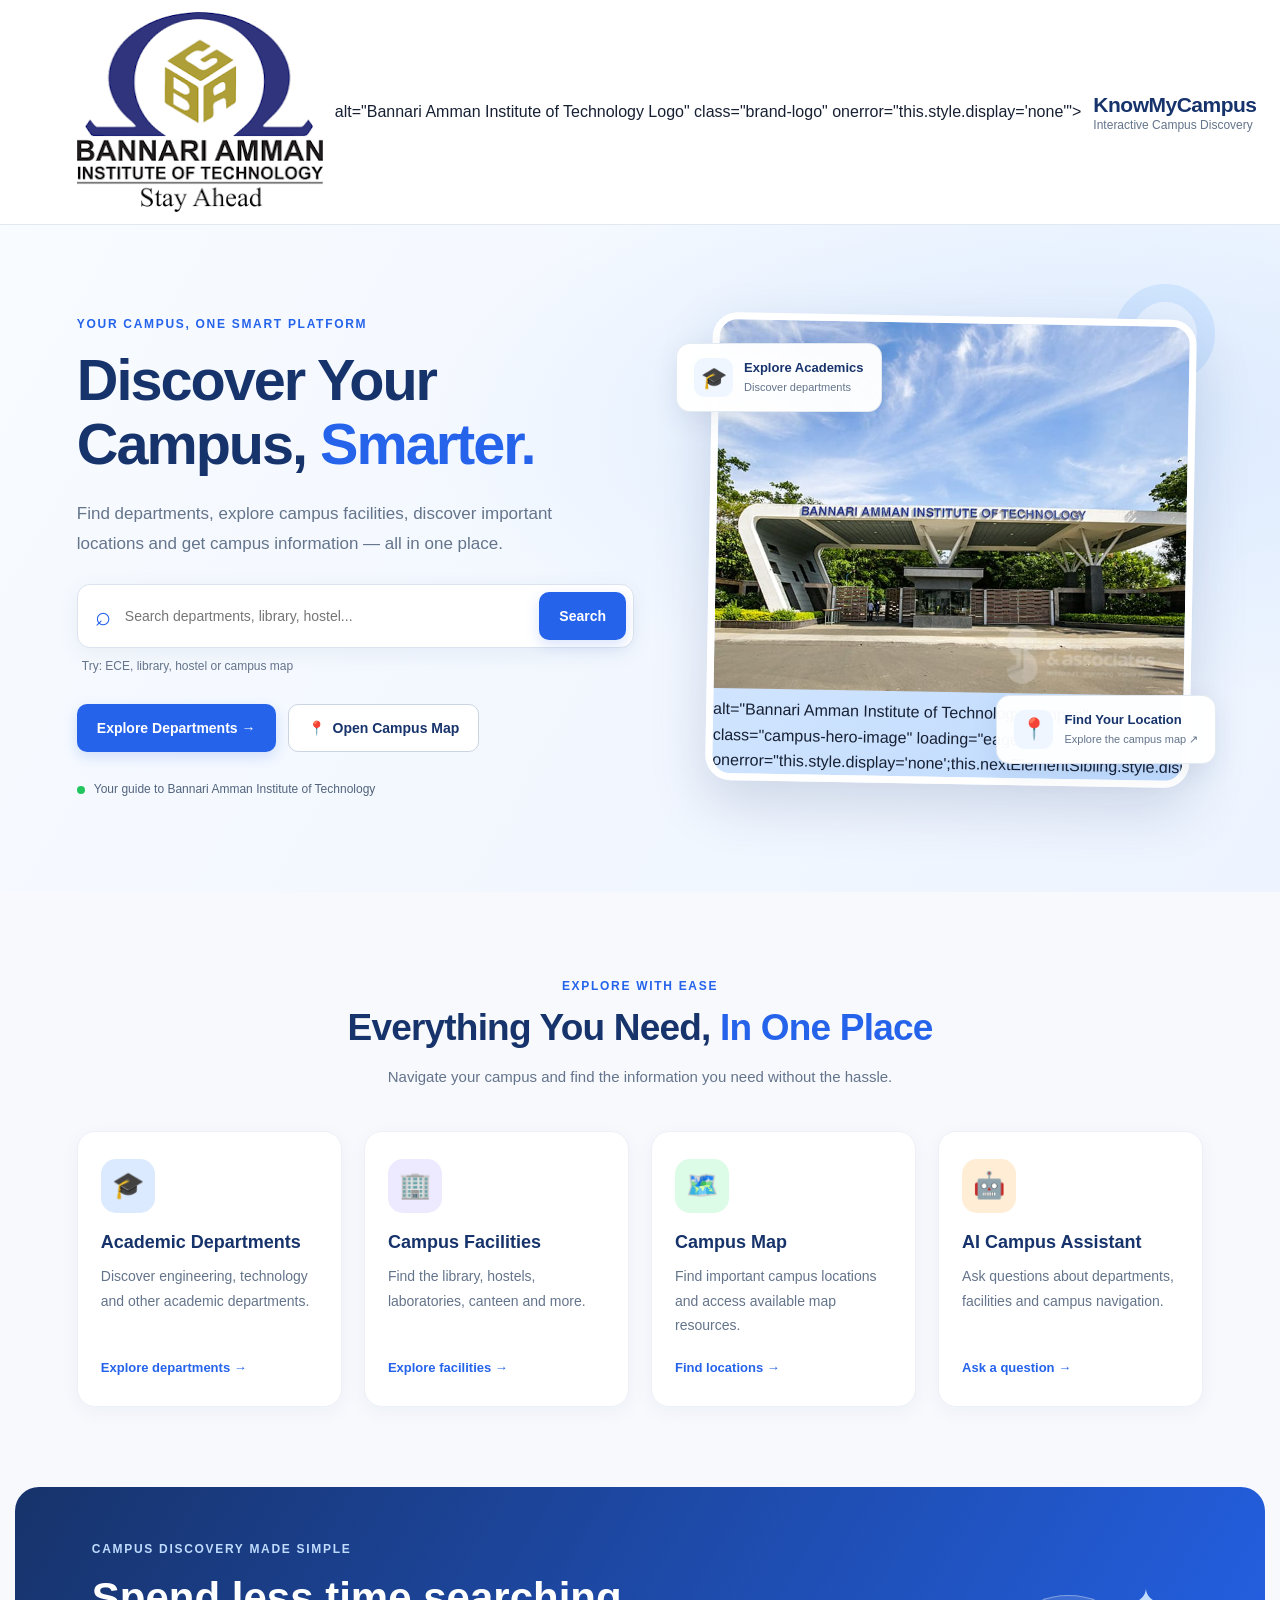
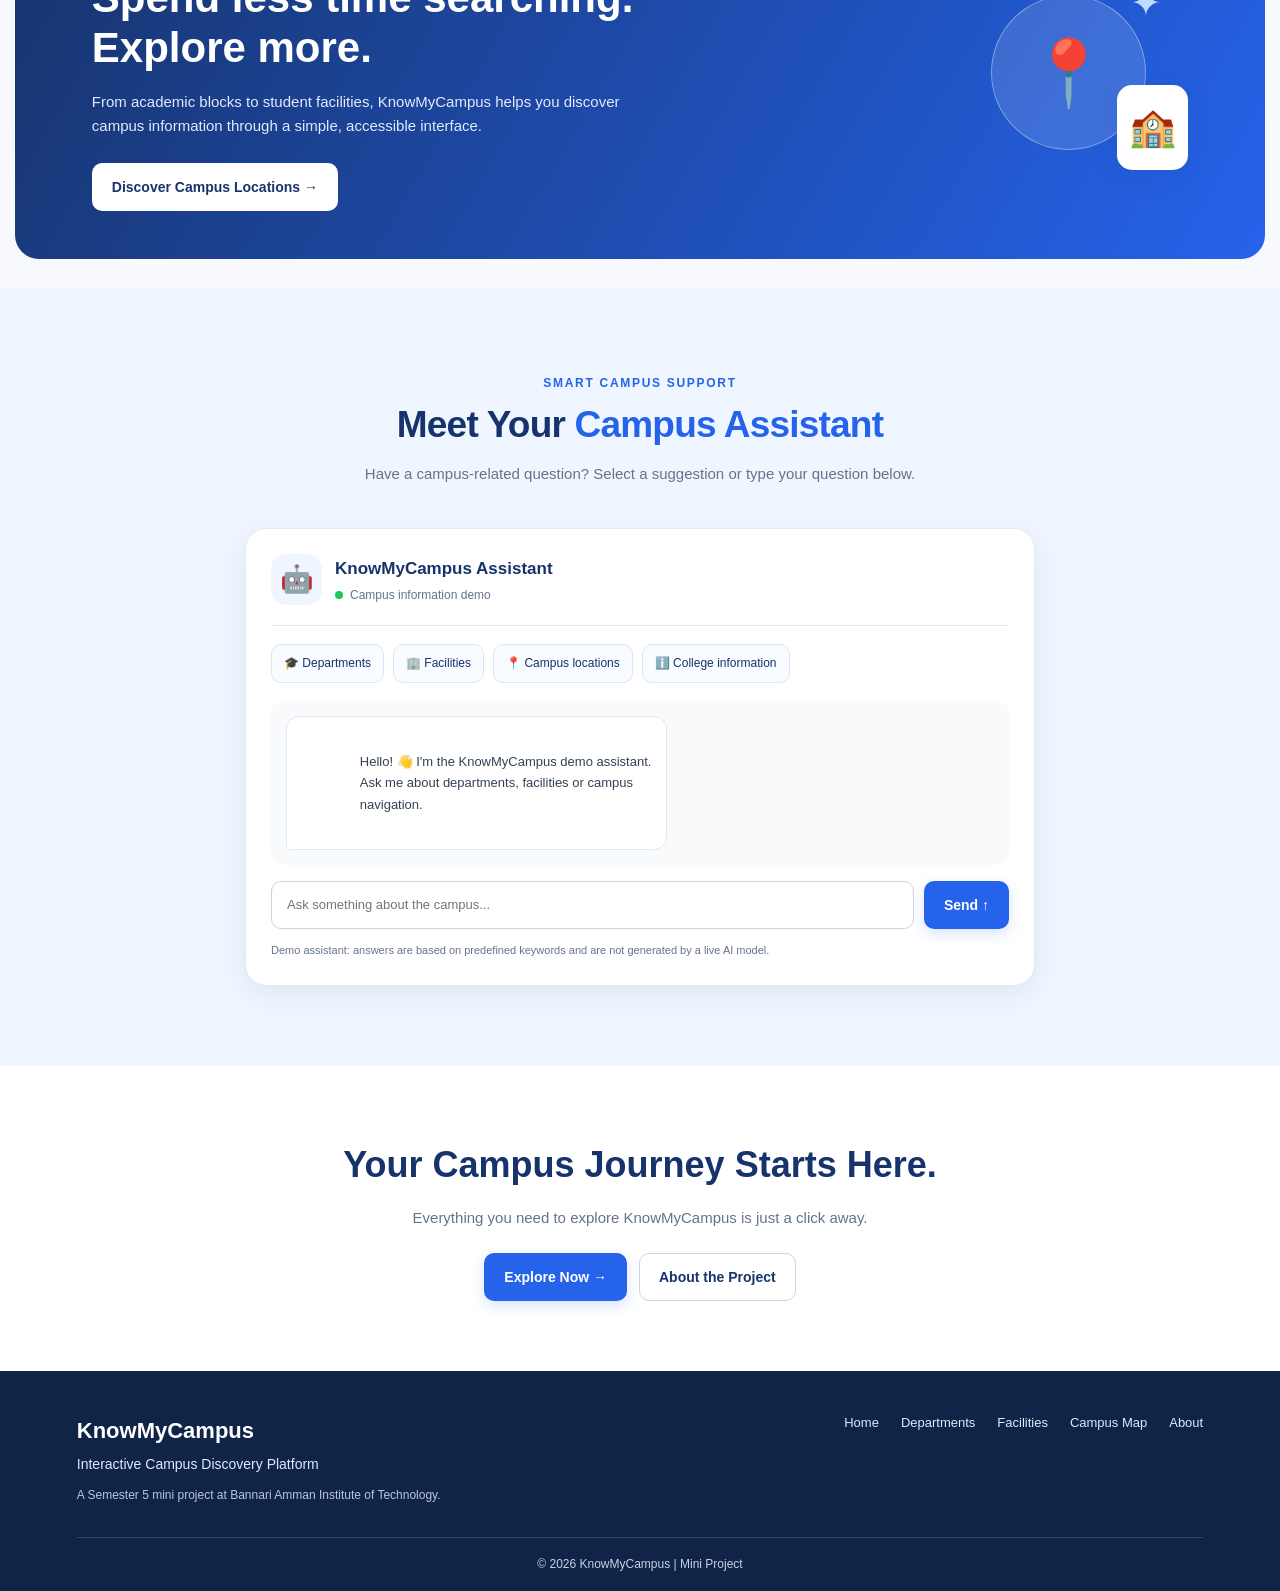
==== commit 365163b8: "Update index.html" ====
--- a/index.html
+++ b/index.html
@@ -16,7 +16,7 @@
 <!-- NAVIGATION -->
 <header class="site-header">
     <a class="brand" href="index.html" aria-label="KnowMyCampus Home">
-        <img src="assets/bait-logo.png"
+        <img src="./bait-logo.png" alt="BIT Logo">
              alt="Bannari Amman Institute of Technology Logo"
              class="brand-logo"
              onerror="this.style.display='none'">
@@ -99,7 +99,7 @@
 
         <div class="hero-visual">
             <div class="campus-image-frame">
-                <img src="assets/campus.jpg"
+                <img src="./campus.jpg" alt="Campus Photo">
                      alt="Bannari Amman Institute of Technology campus"
                      class="campus-hero-image"
                      loading="eager"
--- a/style.css
+++ b/style.css
@@ -1,172 +1,1147 @@
+
+/* =========================
+   GLOBAL STYLES
+========================= */
+
+:root {
+    --navy: #17336b;
+    --blue: #2563eb;
+    --blue-dark: #1d4ed8;
+    --light-blue: #eff6ff;
+    --page-bg: #f7f9fd;
+    --text: #172033;
+    --muted: #64748b;
+    --white: #ffffff;
+    --border: #e2e8f0;
+    --shadow: 0 8px 28px rgba(23, 51, 107, 0.08);
+    --radius: 18px;
+}
+
 * {
+    box-sizing: border-box;
+}
+
+html {
+    scroll-behavior: smooth;
+    scroll-padding-top: 90px;
+}
+
+body {
     margin: 0;
-    padding: 0;
-    box-sizing: border-box;
-}
-
-body {
-    font-family: Arial, sans-serif;
-    background: #f5f7fb;
-    color: #222;
-}
-
-/* Navigation */
-
-nav {
-    display: flex;
+    font-family: "Segoe UI", Arial, sans-serif;
+    color: var(--text);
+    background: var(--page-bg);
+    line-height: 1.6;
+}
+
+a {
+    color: inherit;
+    text-decoration: none;
+}
+
+button,
+input {
+    font: inherit;
+}
+
+button,
+a {
+    -webkit-tap-highlight-color: transparent;
+}
+
+button:focus-visible,
+a:focus-visible,
+input:focus-visible {
+    outline: 3px solid #93c5fd;
+    outline-offset: 3px;
+}
+
+img {
+    max-width: 100%;
+}
+
+/* =========================
+   NAVIGATION
+========================= */
+
+.site-header {
+    min-height: 82px;
+    padding: 12px 6%;
+    background: var(--white);
+    display: flex;
+    align-items: center;
     justify-content: space-between;
+    gap: 24px;
+    border-bottom: 1px solid var(--border);
+    position: sticky;
+    top: 0;
+    z-index: 100;
+}
+
+.brand {
+    display: flex;
     align-items: center;
-    padding: 20px 60px;
+    gap: 12px;
+    flex-shrink: 0;
+}
+
+.brand-logo {
+    width: 58px;
+    height: 58px;
+    object-fit: contain;
+}
+
+.brand-text {
+    display: flex;
+    flex-direction: column;
+    line-height: 1.3;
+}
+
+.brand-text strong {
+    color: var(--navy);
+    font-size: 21px;
+    letter-spacing: -0.5px;
+}
+
+.brand-text small {
+    font-size: 12px;
+    color: var(--muted);
+}
+
+.main-nav {
+    display: flex;
+    align-items: center;
+    gap: 8px;
+}
+
+.main-nav a {
+    padding: 10px 13px;
+    color: #475569;
+    font-size: 14px;
+    font-weight: 600;
+    border-radius: 9px;
+    transition: background 0.2s, color 0.2s;
+}
+
+.main-nav a:hover,
+.main-nav a.active {
+    color: var(--blue);
+    background: var(--light-blue);
+}
+
+.menu-toggle {
+    display: none;
+    border: 1px solid var(--border);
     background: white;
-}
-
-nav h2 {
-    font-size: 25px;
-}
-
-nav a {
-    text-decoration: none;
-    margin-left: 25px;
-    color: #222;
-}
-
-/* Hero Section */
+    border-radius: 9px;
+    padding: 7px 12px;
+    font-size: 22px;
+    color: var(--navy);
+    cursor: pointer;
+}
+
+/* =========================
+   BUTTONS
+========================= */
+
+.btn {
+    display: inline-flex;
+    justify-content: center;
+    align-items: center;
+    gap: 8px;
+    padding: 12px 19px;
+    border: 1px solid transparent;
+    border-radius: 10px;
+    font-size: 14px;
+    font-weight: 650;
+    text-align: center;
+    cursor: pointer;
+    transition: transform 0.2s, background 0.2s,
+                box-shadow 0.2s;
+}
+
+.btn:hover {
+    transform: translateY(-2px);
+}
+
+.btn-primary {
+    color: white;
+    background: var(--blue);
+    box-shadow: 0 5px 14px rgba(37, 99, 235, 0.18);
+}
+
+.btn-primary:hover {
+    background: var(--blue-dark);
+    box-shadow: 0 8px 20px rgba(37, 99, 235, 0.24);
+}
+
+.btn-outline {
+    color: var(--navy);
+    background: white;
+    border-color: #cbd5e1;
+}
+
+.btn-outline:hover {
+    border-color: var(--blue);
+    background: var(--light-blue);
+}
+
+.btn-white {
+    color: var(--navy);
+    background: white;
+}
+
+.btn-white:hover {
+    background: #eff6ff;
+}
+
+/* =========================
+   HERO SECTION
+========================= */
 
 .hero {
+    padding: 76px 6% 84px;
+    overflow: hidden;
+    background:
+        radial-gradient(ellipse at 85% 30%,
+        #dbeafe 0%, transparent 43%),
+        linear-gradient(120deg, #f8fbff, #edf4ff);
+}
+
+.hero-inner {
+    max-width: 1250px;
+    margin: 0 auto;
+    display: grid;
+    grid-template-columns: 1.05fr 0.95fr;
+    align-items: center;
+    gap: 65px;
+}
+
+.hero-content {
+    position: relative;
+    z-index: 2;
+}
+
+.eyebrow {
+    display: inline-block;
+    margin-bottom: 14px;
+    color: var(--blue);
+    font-size: 12px;
+    font-weight: 800;
+    letter-spacing: 1.7px;
+}
+
+.hero h1 {
+    max-width: 620px;
+    margin: 0;
+    color: var(--navy);
+    font-size: clamp(38px, 4.5vw, 59px);
+    line-height: 1.12;
+    letter-spacing: -2px;
+}
+
+.hero h1 span,
+.section-heading h2 span {
+    color: var(--blue);
+}
+
+.hero-description {
+    max-width: 540px;
+    margin: 22px 0 24px;
+    color: var(--muted);
+    font-size: 17px;
+    line-height: 1.8;
+}
+
+.search-form {
+    display: flex;
+    align-items: center;
+    gap: 10px;
+    max-width: 590px;
+    padding: 7px;
+    background: white;
+    border: 1px solid #dbe3ef;
+    border-radius: 13px;
+    box-shadow: 0 5px 22px rgba(30, 64, 120, 0.07);
+}
+
+.search-icon {
+    padding-left: 10px;
+    color: var(--blue);
+    font-size: 27px;
+    line-height: 1;
+}
+
+.search-form input {
+    flex: 1;
+    min-width: 0;
+    padding: 12px 4px;
+    border: 0;
+    outline: none;
+    background: transparent;
+    color: var(--text);
+    font-size: 14px;
+}
+
+.search-form input:focus-visible {
+    outline: none;
+}
+
+.search-hint {
+    margin: 9px 0 0 5px;
+    color: var(--muted);
+    font-size: 12px;
+}
+
+.hero-actions {
+    display: flex;
+    flex-wrap: wrap;
+    gap: 12px;
+    margin-top: 27px;
+}
+
+.hero-note {
+    display: flex;
+    align-items: center;
+    gap: 9px;
+    margin-top: 28px;
+    color: #52647d;
+    font-size: 12px;
+}
+
+.status-dot {
+    display: inline-block;
+    width: 8px;
+    height: 8px;
+    flex: 0 0 8px;
+    border-radius: 50%;
+    background: #22c55e;
+}
+
+.hero-visual {
+    position: relative;
+    min-width: 0;
+    padding: 15px 10px 24px;
+}
+
+.campus-image-frame {
+    position: relative;
+    z-index: 1;
+    min-height: 340px;
+    overflow: hidden;
+    border: 7px solid white;
+    border-radius: 25px;
+    background: linear-gradient(135deg, #dbeafe, #bfdbfe);
+    box-shadow: 0 22px 55px rgba(23, 51, 107, 0.17);
+    transform: rotate(1deg);
+}
+
+.campus-hero-image {
+    display: block;
+    width: 100%;
+    height: 410px;
+    object-fit: cover;
+}
+
+.image-placeholder {
+    min-height: 340px;
+    height: 100%;
+    align-items: center;
+    justify-content: center;
+    flex-direction: column;
+    gap: 8px;
     text-align: center;
-    padding: 100px 20px;
-    background: #eaf2ff;
-}
-
-.hero h1 {
-    font-size: 45px;
-    margin-bottom: 20px;
-}
-
-.hero p {
+    color: var(--navy);
+}
+
+.image-placeholder span {
+    font-size: 60px;
+}
+
+.image-placeholder small {
+    color: var(--muted);
+}
+
+.floating-card {
+    position: absolute;
+    z-index: 3;
+    display: flex;
+    align-items: center;
+    gap: 11px;
+    padding: 14px 17px;
+    border: 1px solid rgba(226, 232, 240, 0.9);
+    border-radius: 14px;
+    background: rgba(255, 255, 255, 0.97);
+    box-shadow: var(--shadow);
+}
+
+.floating-card-top {
+    top: 42px;
+    left: -23px;
+}
+
+.floating-card-bottom {
+    right: -13px;
+    bottom: 44px;
+    transition: transform 0.2s;
+}
+
+.floating-card-bottom:hover {
+    transform: translateY(-3px);
+}
+
+.floating-card div {
+    display: flex;
+    flex-direction: column;
+}
+
+.floating-card strong {
+    color: var(--navy);
+    font-size: 13px;
+}
+
+.floating-card small {
+    color: var(--muted);
+    font-size: 11px;
+}
+
+.floating-icon {
+    display: grid;
+    place-items: center;
+    width: 39px;
+    height: 39px;
+    border-radius: 11px;
+    background: var(--light-blue);
+    font-size: 21px;
+}
+
+.decorative-circle {
+    position: absolute;
+    top: -17px;
+    right: -12px;
+    width: 100px;
+    height: 100px;
+    border: 18px solid rgba(96, 165, 250, 0.17);
+    border-radius: 50%;
+}
+
+/* =========================
+   GENERAL SECTIONS
+========================= */
+
+.section {
+    padding: 80px 6%;
+}
+
+.section-heading {
+    max-width: 740px;
+    margin: 0 auto 42px;
+    text-align: center;
+}
+
+.section-heading .eyebrow {
+    margin-bottom: 8px;
+}
+
+.section-heading h2 {
+    margin: 0;
+    color: var(--navy);
+    font-size: clamp(27px, 3vw, 37px);
+    line-height: 1.3;
+    letter-spacing: -0.8px;
+}
+
+.section-heading p {
+    margin: 13px auto 0;
+    color: var(--muted);
+    font-size: 15px;
+}
+
+.explore-section {
+    background: var(--page-bg);
+}
+
+.feature-grid {
+    max-width: 1250px;
+    margin: 0 auto;
+    display: grid;
+    grid-template-columns: repeat(4, minmax(0, 1fr));
+    gap: 22px;
+}
+
+.feature-card {
+    display: flex;
+    flex-direction: column;
+    align-items: flex-start;
+    min-width: 0;
+    padding: 27px 23px;
+    border: 1px solid #edf0f6;
+    border-radius: var(--radius);
+    background: white;
+    box-shadow: 0 5px 20px rgba(23, 51, 107, 0.045);
+    transition: transform 0.25s, box-shadow 0.25s,
+                border-color 0.25s;
+}
+
+.feature-card:hover {
+    transform: translateY(-6px);
+    border-color: #bfdbfe;
+    box-shadow: 0 16px 35px rgba(23, 51, 107, 0.10);
+}
+
+.feature-icon {
+    display: grid;
+    place-items: center;
+    width: 54px;
+    height: 54px;
+    margin-bottom: 17px;
+    border-radius: 15px;
+    font-size: 26px;
+}
+
+.icon-blue {
+    background: #dbeafe;
+}
+
+.icon-purple {
+    background: #ede9fe;
+}
+
+.icon-green {
+    background: #dcfce7;
+}
+
+.icon-orange {
+    background: #ffedd5;
+}
+
+.feature-card h3 {
+    margin: 0 0 10px;
+    color: var(--navy);
     font-size: 18px;
-    margin-bottom: 30px;
-}
-
-#searchBox {
-    width: 400px;
+    line-height: 1.35;
+}
+
+.feature-card p {
+    margin: 0 0 20px;
+    color: var(--muted);
+    font-size: 14px;
+    line-height: 1.75;
+}
+
+.card-link {
+    margin-top: auto;
+    color: var(--blue);
+    font-size: 13px;
+    font-weight: 750;
+}
+
+/* =========================
+   DISCOVERY BANNER
+========================= */
+
+.discovery-section {
+    position: relative;
+    display: flex;
+    align-items: center;
+    justify-content: space-between;
+    gap: 30px;
+    max-width: 1250px;
+    min-height: 300px;
+    margin: 0 auto 30px;
+    padding: 48px 6%;
+    overflow: hidden;
+    border-radius: 24px;
+    color: white;
+    background: linear-gradient(120deg, #17336b, #2563eb);
+}
+
+.discovery-content {
+    position: relative;
+    z-index: 2;
+    max-width: 650px;
+}
+
+.discovery-content .eyebrow {
+    color: #bfdbfe;
+}
+
+.discovery-content h2 {
+    margin: 0;
+    font-size: clamp(30px, 3.3vw, 42px);
+    line-height: 1.2;
+}
+
+.discovery-content p {
+    max-width: 570px;
+    margin: 16px 0 25px;
+    color: #e2eaff;
+    font-size: 15px;
+}
+
+.discovery-art {
+    position: relative;
+    display: grid;
+    place-items: center;
+    width: 240px;
+    height: 220px;
+    flex-shrink: 0;
+}
+
+.art-circle {
+    display: grid;
+    place-items: center;
+    width: 155px;
+    height: 155px;
+    border: 1px solid rgba(255, 255, 255, 0.35);
+    border-radius: 50%;
+    background: rgba(255, 255, 255, 0.13);
+}
+
+.art-circle span {
+    font-size: 65px;
+}
+
+.art-building {
+    position: absolute;
+    right: 0;
+    bottom: 13px;
+    padding: 12px;
+    border-radius: 15px;
+    background: white;
+    font-size: 38px;
+    box-shadow: var(--shadow);
+}
+
+.art-sparkle {
+    position: absolute;
+    top: 10px;
+    right: 26px;
+    color: #bfdbfe;
+    font-size: 38px;
+}
+
+/* =========================
+   AI ASSISTANT
+========================= */
+
+.assistant-section {
+    background: #f0f6ff;
+}
+
+.assistant-panel {
+    max-width: 790px;
+    margin: 0 auto;
+    padding: 25px;
+    border: 1px solid #e0eafa;
+    border-radius: 21px;
+    background: white;
+    box-shadow: var(--shadow);
+}
+
+.assistant-header {
+    display: flex;
+    align-items: center;
+    gap: 13px;
+    padding-bottom: 20px;
+    border-bottom: 1px solid var(--border);
+}
+
+.assistant-avatar {
+    display: grid;
+    place-items: center;
+    width: 51px;
+    height: 51px;
+    border-radius: 15px;
+    background: var(--light-blue);
+    font-size: 27px;
+}
+
+.assistant-header h3 {
+    margin: 0;
+    color: var(--navy);
+    font-size: 17px;
+}
+
+.assistant-header p {
+    display: flex;
+    align-items: center;
+    gap: 7px;
+    margin: 4px 0 0;
+    color: var(--muted);
+    font-size: 12px;
+}
+
+.suggestion-list {
+    display: flex;
+    flex-wrap: wrap;
+    gap: 9px;
+    padding: 18px 0;
+}
+
+.suggestion {
+    padding: 9px 12px;
+    border: 1px solid #dbe5f5;
+    border-radius: 10px;
+    color: var(--navy);
+    background: #f8fbff;
+    font-size: 12px;
+    cursor: pointer;
+    transition: background 0.2s, border-color 0.2s;
+}
+
+.suggestion:hover {
+    border-color: #93c5fd;
+    background: var(--light-blue);
+}
+
+.chat-messages {
+    display: flex;
+    flex-direction: column;
+    gap: 12px;
+    max-height: 290px;
+    min-height: 95px;
     padding: 15px;
-    border: 1px solid #ccc;
-    border-radius: 8px;
-    font-size: 16px;
-}
-
-button {
-    padding: 15px 25px;
-    margin-left: 10px;
-    border: none;
-    border-radius: 8px;
+    overflow-y: auto;
+    border-radius: 13px;
+    background: #f8fafc;
+}
+
+.chat-bubble {
+    max-width: 85%;
+    padding: 12px 15px;
+    border-radius: 13px;
+    font-size: 13px;
+    line-height: 1.65;
+    overflow-wrap: anywhere;
+    white-space: pre-wrap;
+}
+
+.bot-message {
+    align-self: flex-start;
+    border: 1px solid #e2e8f0;
+    border-bottom-left-radius: 4px;
+    color: #334155;
+    background: white;
+}
+
+.user-message {
+    align-self: flex-end;
+    border-bottom-right-radius: 4px;
+    color: white;
+    background: var(--blue);
+}
+
+.assistant-form {
+    display: flex;
+    gap: 10px;
+    margin-top: 16px;
+}
+
+.assistant-form input {
+    flex: 1;
+    min-width: 0;
+    padding: 13px 15px;
+    border: 1px solid #cbd5e1;
+    border-radius: 10px;
+    background: white;
+    font-size: 13px;
+}
+
+.assistant-disclaimer {
+    margin: 13px 0 0;
+    color: var(--muted);
+    font-size: 11px;
+}
+
+/* =========================
+   CLOSING SECTION
+========================= */
+
+.closing-section {
+    padding: 70px 6%;
+    text-align: center;
+    background: white;
+}
+
+.closing-section h2 {
+    margin: 0;
+    color: var(--navy);
+    font-size: clamp(27px, 3vw, 36px);
+}
+
+.closing-section p {
+    margin: 12px 0 23px;
+    color: var(--muted);
+    font-size: 15px;
+}
+
+.closing-actions {
+    display: flex;
+    flex-wrap: wrap;
+    justify-content: center;
+    gap: 12px;
+}
+
+/* =========================
+   FOOTER
+========================= */
+
+.site-footer {
+    padding: 42px 6% 0;
+    color: white;
+    background: #102447;
+}
+
+.footer-inner {
+    max-width: 1250px;
+    margin: 0 auto;
+    display: flex;
+    align-items: flex-start;
+    justify-content: space-between;
+    gap: 35px;
+    padding-bottom: 32px;
+}
+
+.footer-brand strong {
+    font-size: 22px;
+}
+
+.footer-brand p {
+    margin: 5px 0;
+    color: #dbeafe;
+    font-size: 14px;
+}
+
+.footer-brand small {
+    display: block;
+    max-width: 380px;
+    margin-top: 10px;
+    color: #b8c7df;
+    font-size: 12px;
+}
+
+.footer-links {
+    display: flex;
+    flex-wrap: wrap;
+    gap: 15px 22px;
+}
+
+.footer-links a {
+    color: #dbeafe;
+    font-size: 13px;
+}
+
+.footer-links a:hover {
+    color: white;
+    text-decoration: underline;
+}
+
+.footer-bottom {
+    padding: 17px 0;
+    border-top: 1px solid rgba(255, 255, 255, 0.15);
+    text-align: center;
+}
+
+.footer-bottom p {
+    margin: 0;
+    color: #c4d2e7;
+    font-size: 12px;
+}
+
+/* =========================
+   EXISTING PAGE COMPATIBILITY
+   Departments / Facilities /
+   Campus Map / About
+========================= */
+
+.features {
+    padding: 55px 6%;
+    text-align: center;
+}
+
+.features > h1 {
+    margin: 0 0 8px;
+    color: var(--navy);
+}
+
+.features > p {
+    max-width: 750px;
+    margin: 0 auto 30px;
+    color: var(--muted);
+}
+
+.cards {
+    display: grid;
+    grid-template-columns: repeat(auto-fit, minmax(220px, 1fr));
+    gap: 22px;
+    max-width: 1300px;
+    margin: 30px auto;
+    align-items: stretch;
+}
+
+.card {
+    padding: 25px 20px;
+    border: 1px solid #edf0f6;
+    border-radius: 15px;
+    background: white;
+    box-shadow: var(--shadow);
+    transition: transform 0.2s, box-shadow 0.2s;
+}
+
+.card:hover {
+    transform: translateY(-4px);
+    box-shadow: 0 14px 30px rgba(23, 51, 107, 0.10);
+}
+
+.card h2,
+.card h3 {
+    color: var(--navy);
+}
+
+.card p {
+    color: var(--muted);
+    line-height: 1.65;
+}
+
+.card button {
+    padding: 11px 18px;
+    border: 0;
+    border-radius: 9px;
+    color: white;
+    background: var(--blue);
     cursor: pointer;
-    font-size: 16px;
-}
-
-/* Features */
-
-.features {
-    padding: 60px;
+}
+
+.card button:hover {
+    background: var(--blue-dark);
+}
+
+.icon {
+    font-size: 30px;
+}
+
+footer:not(.site-footer) {
+    padding: 22px;
     text-align: center;
-}
-
-.features h2 {
-    font-size: 32px;
-    margin-bottom: 40px;
-}
-
-.cards {
-    display: flex;
-    justify-content: center;
-    gap: 25px;
-    flex-wrap: wrap;
-}
-
-.card {
-    background: white;
-    width: 250px;
-    padding: 30px;
-    border-radius: 12px;
-    box-shadow: 0 4px 15px rgba(0,0,0,0.1);
-}
-
-.card h3 {
-    margin-bottom: 15px;
-}
-
-.card p {
-    line-height: 1.5;
-}
-
-/* Footer */
-
-footer {
-    text-align: center;
-    padding: 25px;
-    background: #222;
     color: white;
-}
-/* ================= FACILITIES HEADER ================= */
-
-.facility-header {
-
-    text-align: center;
-
-    padding: 70px 20px;
-
-    background: #eaf2ff;
-
-}
-
-.facility-header h1 {
-
-    font-size: 45px;
-
-    margin-bottom: 15px;
-
-}
-
-.facility-header p {
-
-    font-size: 18px;
-
-    color: #555;
-
-    max-width: 700px;
-
-    margin: auto;
-
-}
-
-
-/* ================= FACILITY CARDS ================= */
-
-.card {
-
-    transition: 0.3s;
-
-}
-
-.card:hover {
-
-    transform: translateY(-8px);
-
-    box-shadow: 0 10px 25px rgba(0,0,0,0.15);
-
-}
-
-.card h2 {
-
-    font-size: 21px;
-
-    margin-bottom: 10px;
-
-}
-
-.card button {
-
-    cursor: pointer;
-
-}+    background: #102447;
+}
+
+/* =========================
+   RESPONSIVE DESIGN
+========================= */
+
+@media (max-width: 1050px) {
+    .hero-inner {
+        gap: 35px;
+    }
+
+    .feature-grid {
+        grid-template-columns: repeat(2, minmax(0, 1fr));
+    }
+
+    .floating-card-top {
+        left: -5px;
+    }
+
+    .floating-card-bottom {
+        right: -5px;
+    }
+
+    .discovery-section {
+        margin-left: 4%;
+        margin-right: 4%;
+    }
+}
+
+@media (max-width: 760px) {
+    .site-header {
+        min-height: 72px;
+        padding: 10px 5%;
+        flex-wrap: wrap;
+        gap: 10px;
+    }
+
+    .brand-logo {
+        width: 43px;
+        height: 43px;
+    }
+
+    .brand-text strong {
+        font-size: 18px;
+    }
+
+    .brand-text small {
+        font-size: 10px;
+    }
+
+    .menu-toggle {
+        display: block;
+    }
+
+    .main-nav {
+        display: none;
+        width: 100%;
+        flex-direction: column;
+        align-items: stretch;
+        gap: 3px;
+        padding: 8px 0;
+    }
+
+    .main-nav.nav-open {
+        display: flex;
+    }
+
+    .main-nav a {
+        padding: 12px;
+    }
+
+    .hero {
+        padding: 52px 5% 60px;
+    }
+
+    .hero-inner {
+        grid-template-columns: 1fr;
+        gap: 38px;
+    }
+
+    .hero h1 {
+        font-size: clamp(37px, 9vw, 49px);
+        letter-spacing: -1.5px;
+    }
+
+    .hero-description {
+        font-size: 15px;
+    }
+
+    .campus-image-frame {
+        min-height: 250px;
+    }
+
+    .campus-hero-image {
+        height: 300px;
+    }
+
+    .floating-card-top {
+        top: 24px;
+        left: -2px;
+    }
+
+    .floating-card-bottom {
+        right: -2px;
+        bottom: 30px;
+    }
+
+    .section {
+        padding: 58px 5%;
+    }
+
+    .section-heading {
+        margin-bottom: 30px;
+    }
+
+    .feature-grid {
+        grid-template-columns: 1fr;
+        gap: 15px;
+    }
+
+    .feature-card {
+        padding: 23px;
+    }
+
+    .discovery-section {
+        min-height: auto;
+        margin: 0 5% 20px;
+        padding: 32px 25px;
+        border-radius: 18px;
+    }
+
+    .discovery-art {
+        display: none;
+    }
+
+    .assistant-panel {
+        padding: 17px;
+    }
+
+    .suggestion-list {
+        gap: 7px;
+    }
+
+    .suggestion {
+        flex: 1 1 auto;
+    }
+
+    .assistant-form {
+        gap: 7px;
+    }
+
+    .assistant-form .btn {
+        padding: 11px 13px;
+    }
+
+    .closing-section {
+        padding: 52px 5%;
+    }
+
+    .footer-inner {
+        flex-direction: column;
+        gap: 25px;
+    }
+
+    .footer-links {
+        gap: 13px 18px;
+    }
+
+    .features {
+        padding: 40px 5%;
+    }
+
+    .cards {
+        grid-template-columns: 1fr;
+        gap: 15px;
+    }
+}
+
+@media (max-width: 400px) {
+    .brand-text small {
+        max-width: 175px;
+    }
+
+    .hero-actions {
+        flex-direction: column;
+    }
+
+    .hero-actions .btn {
+        width: 100%;
+    }
+
+    .search-form {
+        gap: 4px;
+    }
+
+    .search-form .btn {
+        padding: 10px 12px;
+    }
+
+    .floating-card {
+        padding: 10px;
+    }
+
+    .floating-card strong {
+        font-size: 11px;
+    }
+
+    .floating-card small {
+        font-size: 10px;
+    }
+
+    .assistant-form {
+        flex-direction: column;
+    }
+
+    .chat-bubble {
+        max-width: 95%;
+    }
+}
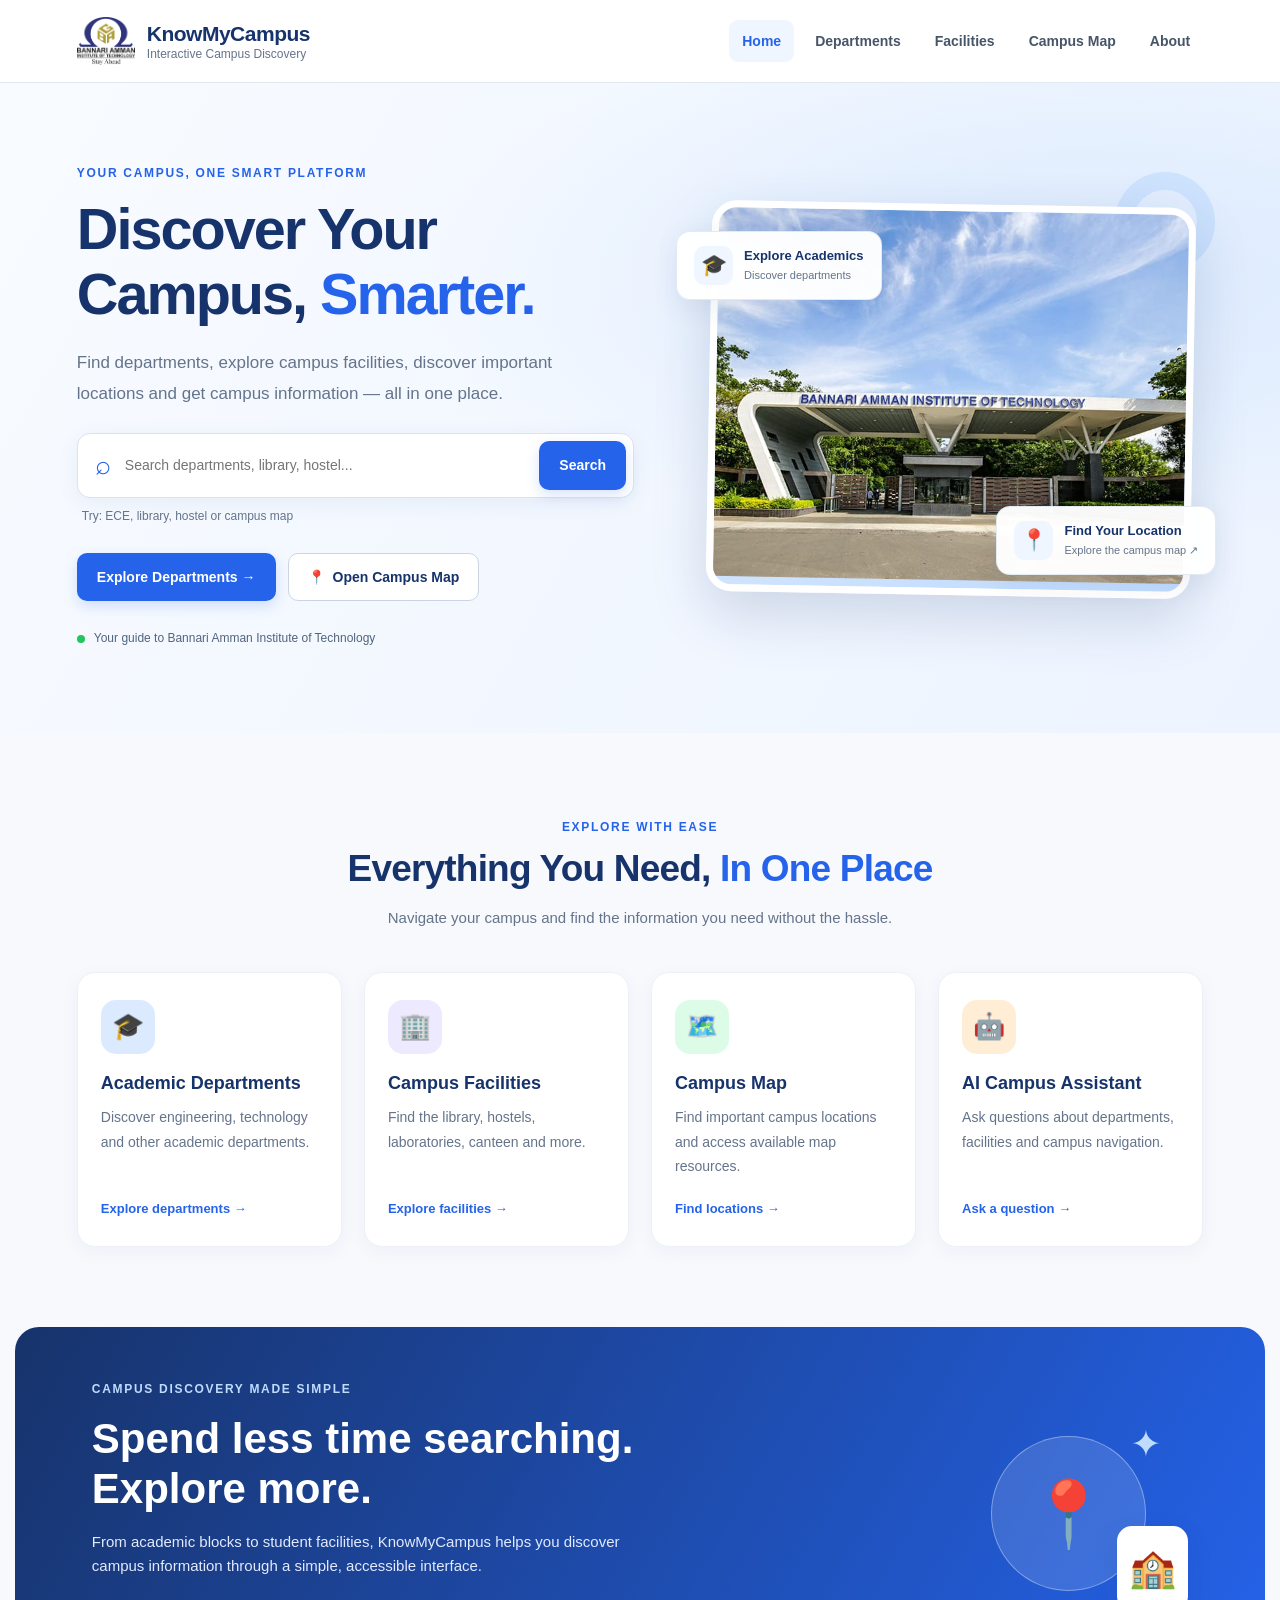
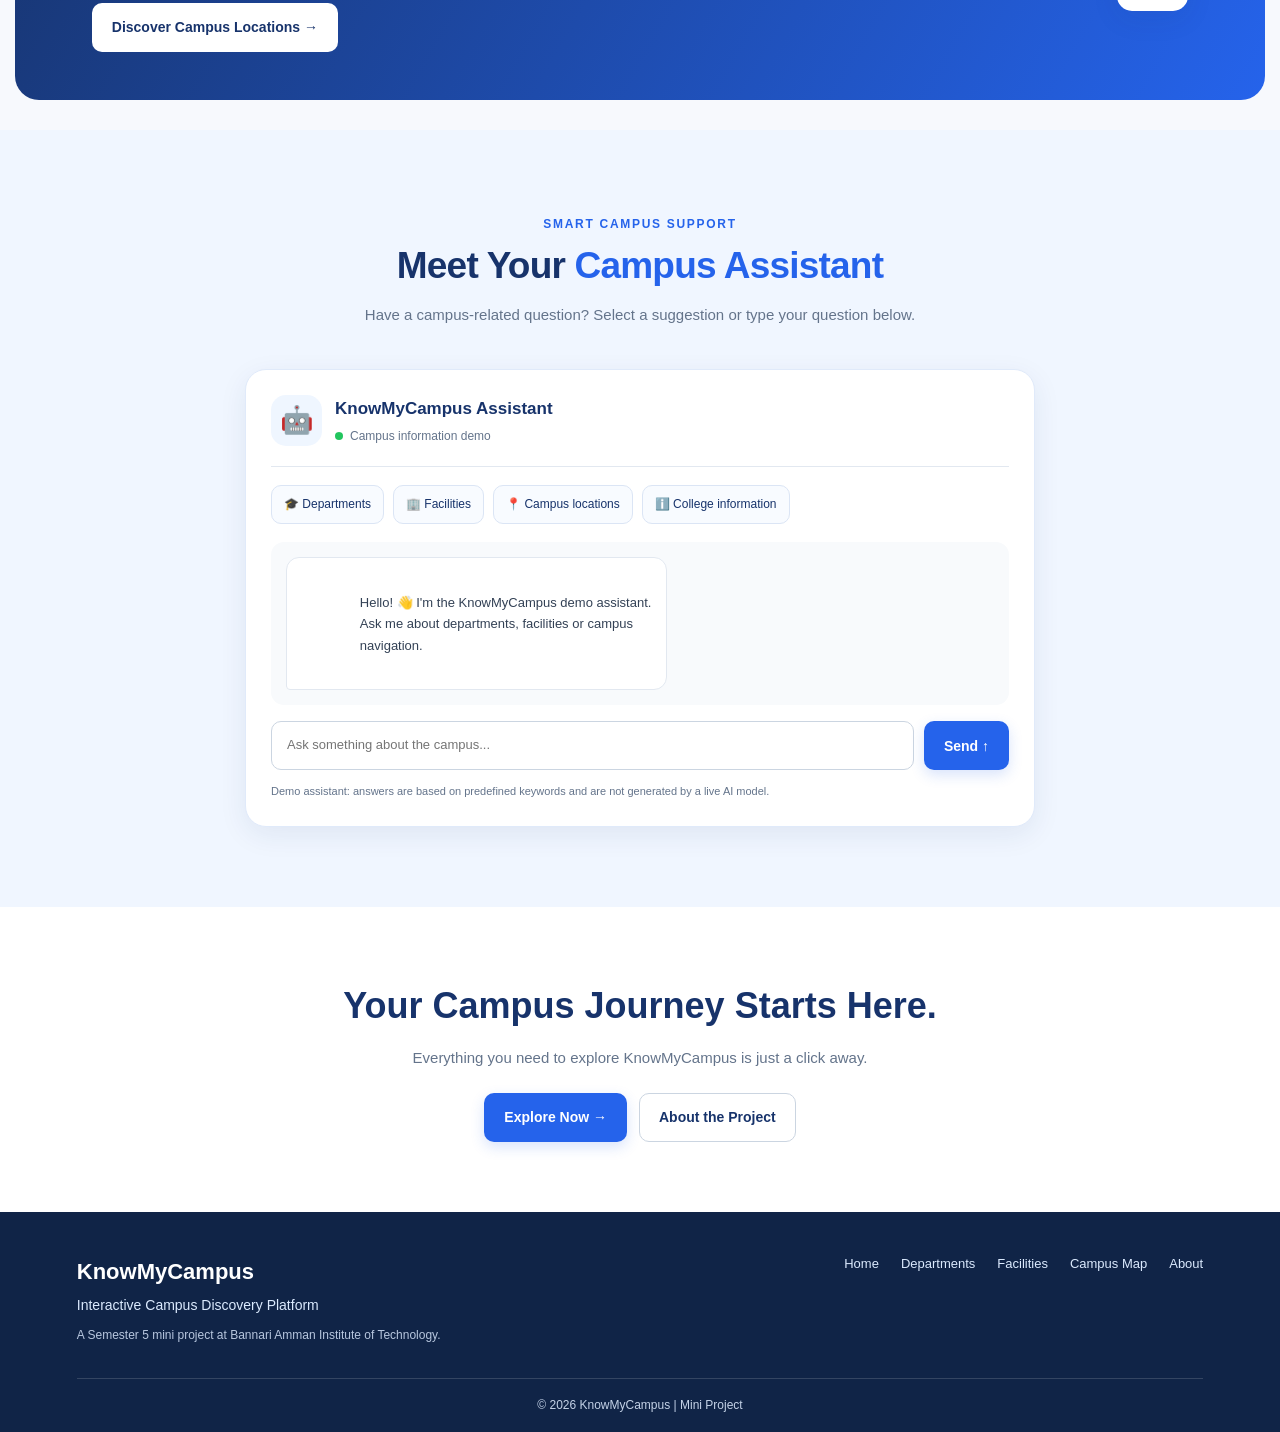
==== commit bd337e8d: "Update index.html" ====
--- a/index.html
+++ b/index.html
@@ -16,10 +16,12 @@
 <!-- NAVIGATION -->
 <header class="site-header">
     <a class="brand" href="index.html" aria-label="KnowMyCampus Home">
-        <img src="./bait-logo.png" alt="BIT Logo">
-             alt="Bannari Amman Institute of Technology Logo"
-             class="brand-logo"
-             onerror="this.style.display='none'">
+        
+          <img src="bait-logo.png"
+                 alt="Bannari Amman Institute of Technology Logo"
+                 class="brand-logo"
+                 onerror="this.style.display='none'">
+
 
         <span class="brand-text">
             <strong>KnowMyCampus</strong>
@@ -99,11 +101,13 @@
 
         <div class="hero-visual">
             <div class="campus-image-frame">
-                <img src="./campus.jpg" alt="Campus Photo">
-                     alt="Bannari Amman Institute of Technology campus"
-                     class="campus-hero-image"
-                     loading="eager"
-                     onerror="this.style.display='none';this.nextElementSibling.style.display='flex'">
+                
+                    <img src="campus.jpg"
+                         alt="Bannari Amman Institute of Technology Campus"
+                         class="hero-image"
+                         loading="eager"
+                         onerror="this.style.display='none'">
+
 
                 <div class="image-placeholder" style="display:none">
                     <span>🏫</span>
